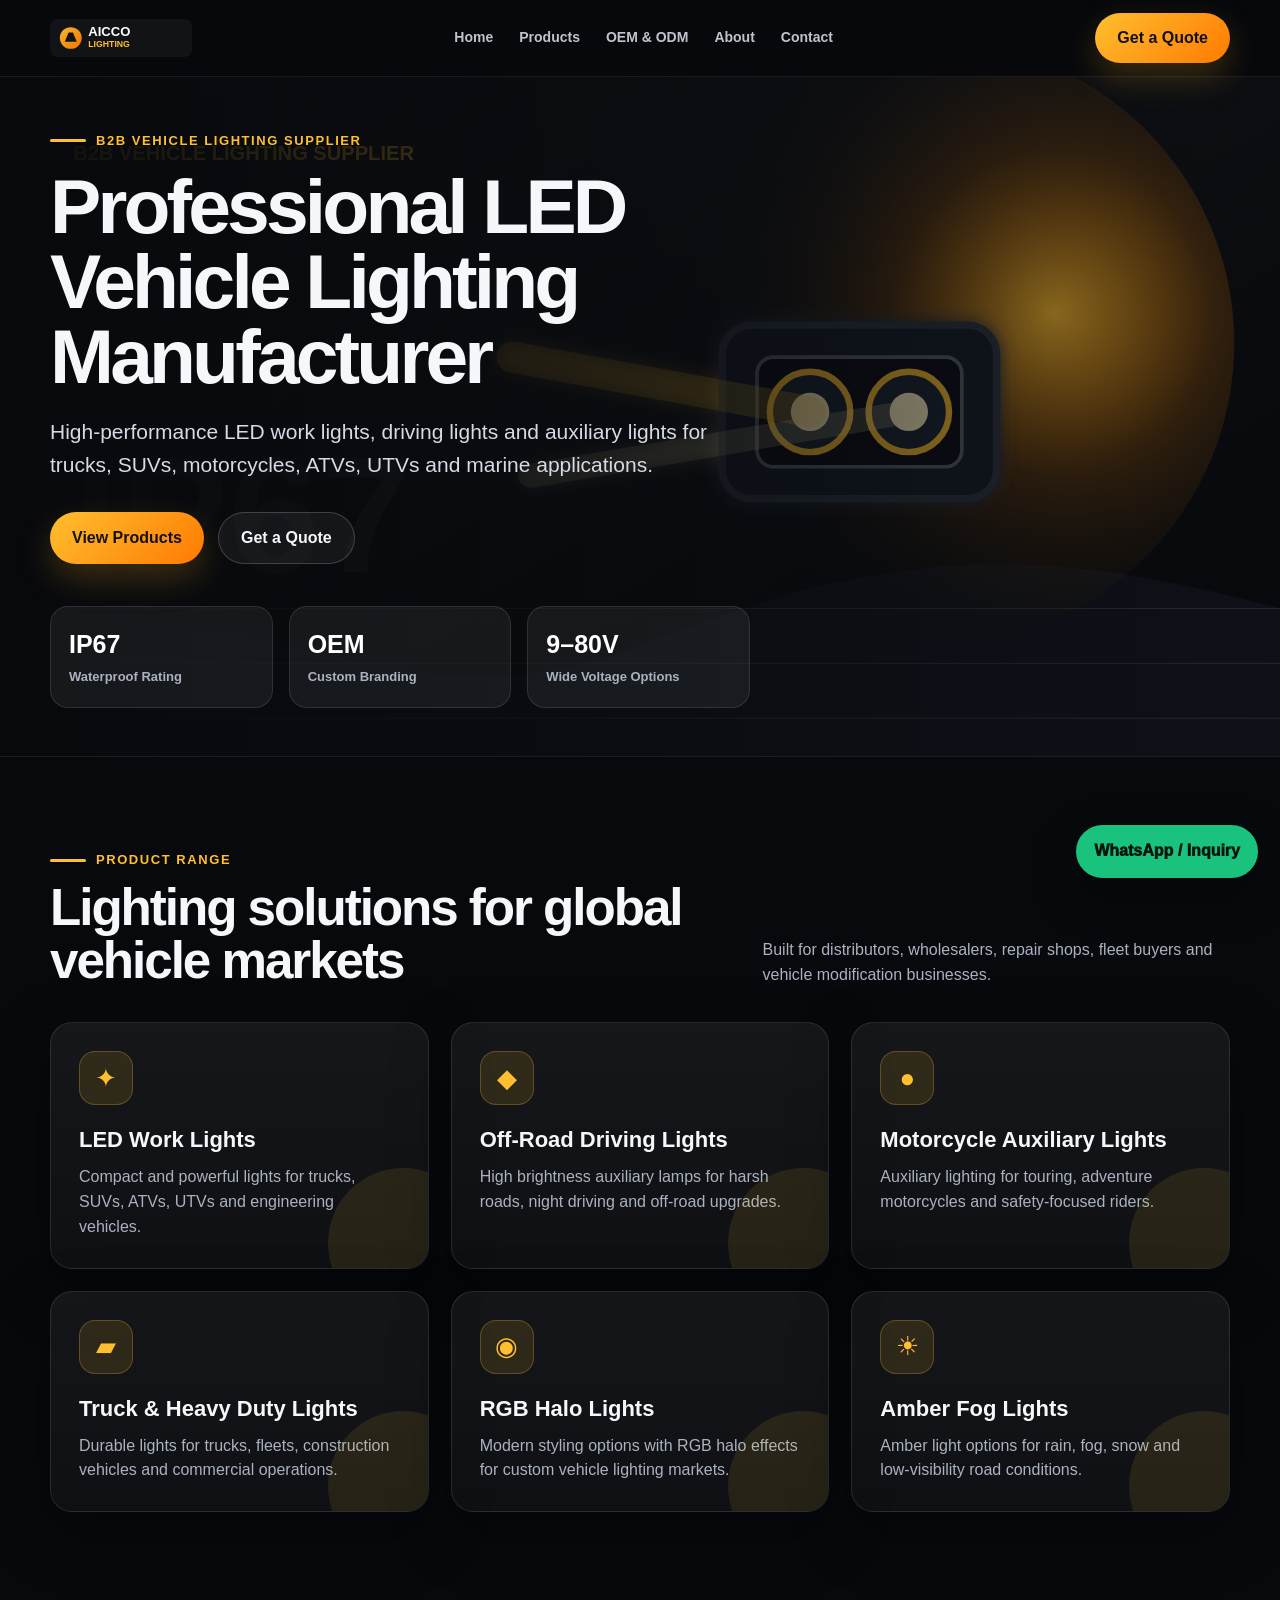
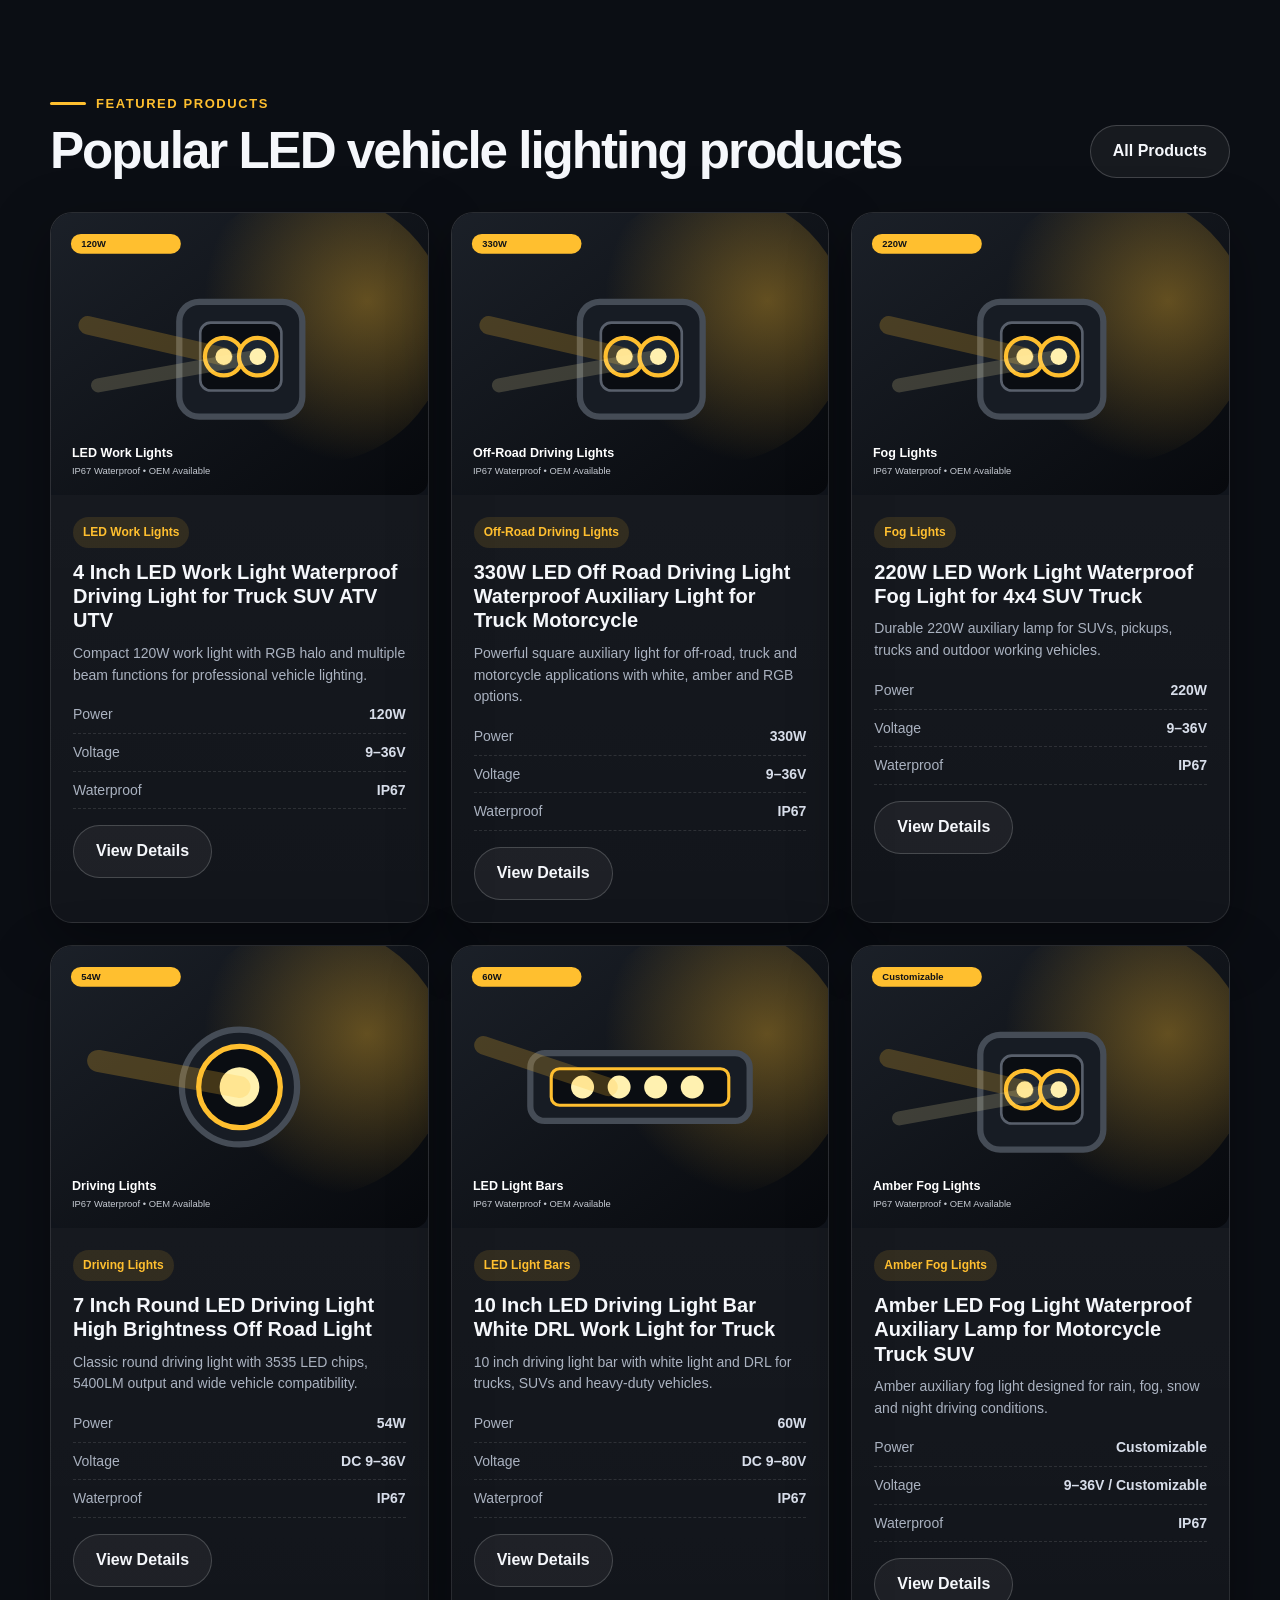
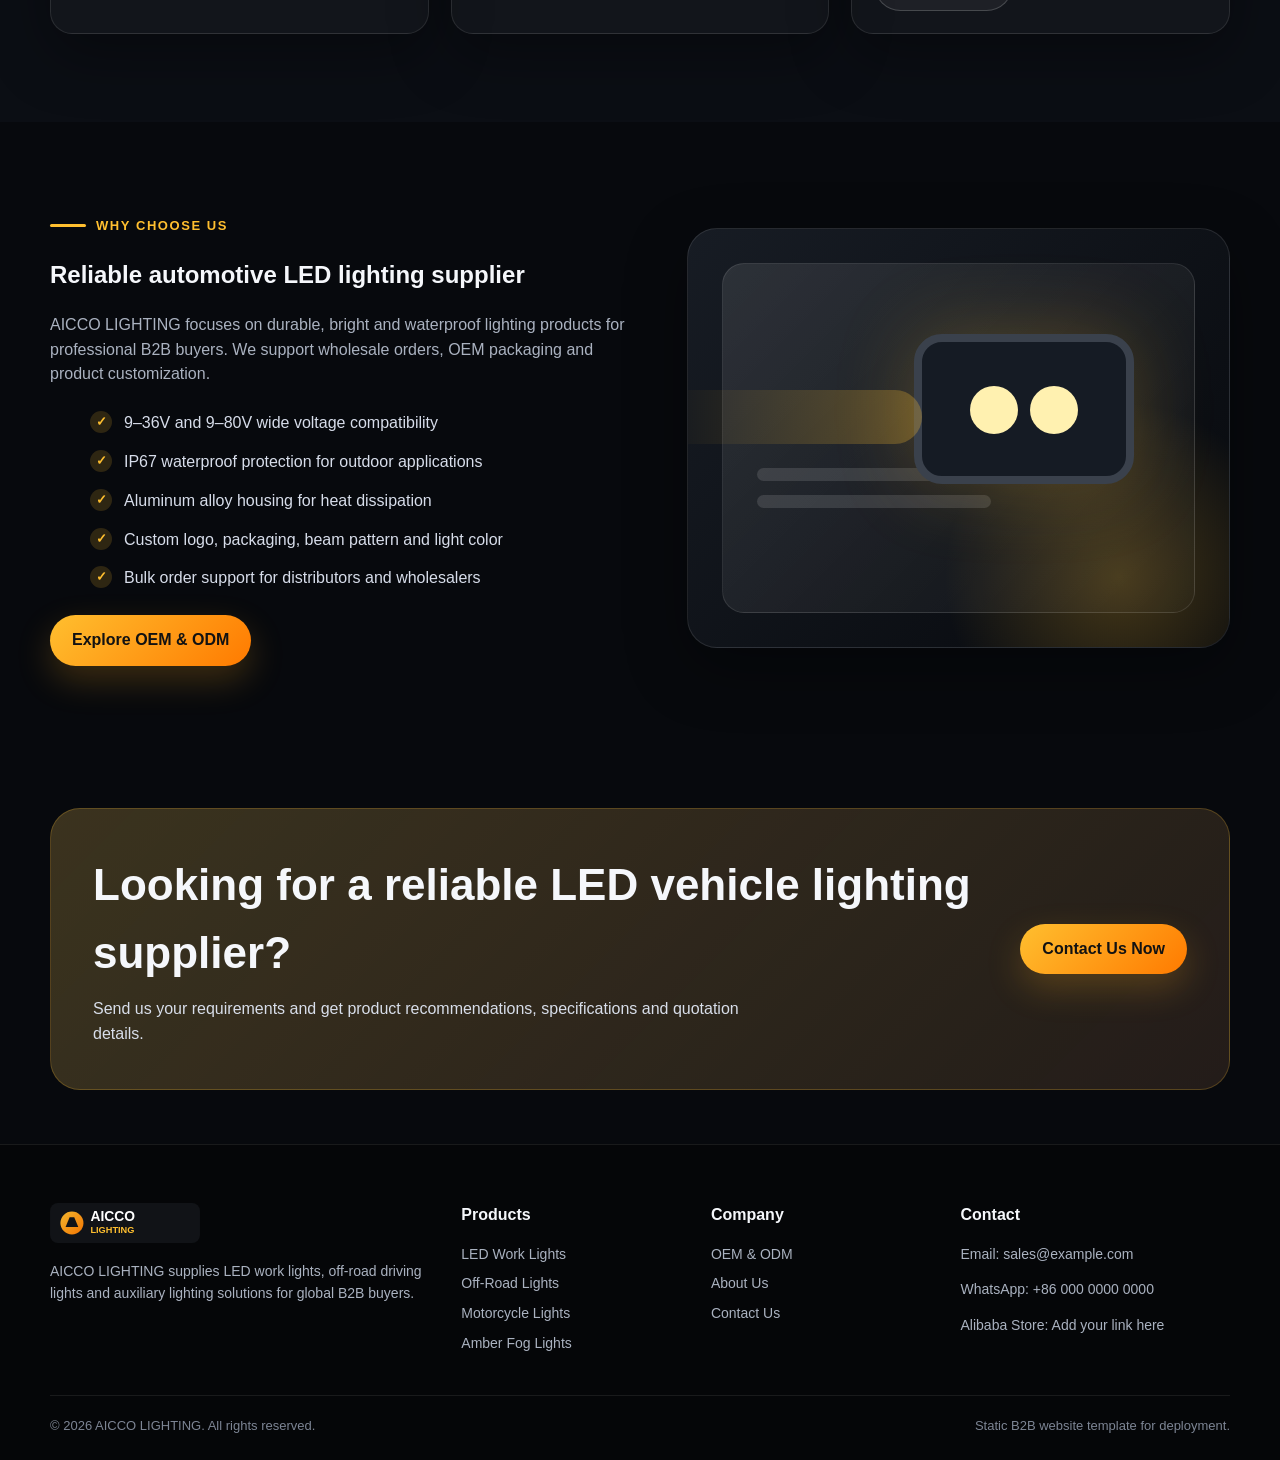
==== index.html @ 95c05f4a "Initial commit - static site for AICCO LIGHTING" ====
<!doctype html>
<html lang="en">
<head>
  <meta charset="utf-8">
  <meta name="viewport" content="width=device-width, initial-scale=1">
  <title>AICCO LIGHTING | Professional LED Vehicle Lighting Manufacturer</title>
  <meta name="description" content="AICCO LIGHTING supplies LED work lights, off-road driving lights, motorcycle auxiliary lights and truck lighting solutions for global B2B buyers.">
  <link rel="icon" href="assets/images/logo.svg" type="image/svg+xml">
  <link rel="stylesheet" href="assets/css/styles.css">
</head>
<body>
<header class="topbar">
  <div class="container nav" id="nav">
    <a class="brand" href="index.html" aria-label="AICCO LIGHTING Home"><img src="assets/images/logo.svg" alt="AICCO LIGHTING logo"></a>
    <nav class="nav-links" aria-label="Main navigation">
      <a href="index.html">Home</a>
      <a href="products.html">Products</a>
      <a href="oem.html">OEM & ODM</a>
      <a href="about.html">About</a>
      <a href="contact.html">Contact</a>
    </nav>
    <div class="nav-actions"><a class="btn btn-primary" href="contact.html">Get a Quote</a></div>
    <button class="menu-btn" id="menu-btn" aria-label="Open menu">Menu</button>
  </div>
</header>
<main>
  <section class="hero">
    <div class="hero-bg"></div>
    <div class="container">
      <span class="eyebrow">B2B Vehicle Lighting Supplier</span>
      <h1>Professional LED Vehicle Lighting Manufacturer</h1>
      <p>High-performance LED work lights, driving lights and auxiliary lights for trucks, SUVs, motorcycles, ATVs, UTVs and marine applications.</p>
      <div class="hero-buttons"><a class="btn btn-primary" href="products.html">View Products</a><a class="btn btn-ghost" href="contact.html">Get a Quote</a></div>
      <div class="hero-stats"><div class="stat"><strong>IP67</strong><span>Waterproof Rating</span></div><div class="stat"><strong>OEM</strong><span>Custom Branding</span></div><div class="stat"><strong>9–80V</strong><span>Wide Voltage Options</span></div></div>
    </div>
  </section>
  <section class="section">
    <div class="container">
      <div class="section-head"><div><span class="eyebrow">Product Range</span><h2>Lighting solutions for global vehicle markets</h2></div><p>Built for distributors, wholesalers, repair shops, fleet buyers and vehicle modification businesses.</p></div>
      <div class="grid grid-3">
        <div class="card category-card"><div class="icon">✦</div><h3>LED Work Lights</h3><p>Compact and powerful lights for trucks, SUVs, ATVs, UTVs and engineering vehicles.</p></div>
        <div class="card category-card"><div class="icon">◆</div><h3>Off-Road Driving Lights</h3><p>High brightness auxiliary lamps for harsh roads, night driving and off-road upgrades.</p></div>
        <div class="card category-card"><div class="icon">●</div><h3>Motorcycle Auxiliary Lights</h3><p>Auxiliary lighting for touring, adventure motorcycles and safety-focused riders.</p></div>
        <div class="card category-card"><div class="icon">▰</div><h3>Truck & Heavy Duty Lights</h3><p>Durable lights for trucks, fleets, construction vehicles and commercial operations.</p></div>
        <div class="card category-card"><div class="icon">◉</div><h3>RGB Halo Lights</h3><p>Modern styling options with RGB halo effects for custom vehicle lighting markets.</p></div>
        <div class="card category-card"><div class="icon">☀</div><h3>Amber Fog Lights</h3><p>Amber light options for rain, fog, snow and low-visibility road conditions.</p></div>
      </div>
    </div>
  </section>
  <section class="section" style="background:#0b0e14">
    <div class="container">
      <div class="section-head"><div><span class="eyebrow">Featured Products</span><h2>Popular LED vehicle lighting products</h2></div><a class="btn btn-ghost" href="products.html">All Products</a></div>
      <div class="grid grid-3" id="featured-products"></div>
    </div>
  </section>
  <section class="section">
    <div class="container split">
      <div>
        <span class="eyebrow">Why Choose Us</span>
        <h2>Reliable automotive LED lighting supplier</h2>
        <p class="muted">AICCO LIGHTING focuses on durable, bright and waterproof lighting products for professional B2B buyers. We support wholesale orders, OEM packaging and product customization.</p>
        <ul class="list-check"><li>9–36V and 9–80V wide voltage compatibility</li><li>IP67 waterproof protection for outdoor applications</li><li>Aluminum alloy housing for heat dissipation</li><li>Custom logo, packaging, beam pattern and light color</li><li>Bulk order support for distributors and wholesalers</li></ul>
        <a class="btn btn-primary" href="oem.html">Explore OEM & ODM</a>
      </div>
      <div class="media-panel"><div class="fake-photo"><div class="fake-lamp"><i></i><i></i></div><div class="fake-lines"><i></i><i></i></div></div></div>
    </div>
  </section>
  <section class="section-sm">
    <div class="container"><div class="banner"><div><h2>Looking for a reliable LED vehicle lighting supplier?</h2><p>Send us your requirements and get product recommendations, specifications and quotation details.</p></div><a class="btn btn-primary" href="contact.html">Contact Us Now</a></div></div>
  </section>
</main>
<footer class="footer">
  <div class="container">
    <div class="footer-grid">
      <div>
        <img src="assets/images/logo.svg" alt="AICCO LIGHTING" style="width:150px;margin-bottom:18px">
        <p>AICCO LIGHTING supplies LED work lights, off-road driving lights and auxiliary lighting solutions for global B2B buyers.</p>
      </div>
      <div><h4>Products</h4><a href="products.html">LED Work Lights</a><a href="products.html">Off-Road Lights</a><a href="products.html">Motorcycle Lights</a><a href="products.html">Amber Fog Lights</a></div>
      <div><h4>Company</h4><a href="oem.html">OEM & ODM</a><a href="about.html">About Us</a><a href="contact.html">Contact Us</a></div>
      <div><h4>Contact</h4><p>Email: sales@example.com</p><p>WhatsApp: +86 000 0000 0000</p><p>Alibaba Store: Add your link here</p></div>
    </div>
    <div class="footer-bottom"><span>© <span id="year"></span> AICCO LIGHTING. All rights reserved.</span><span>Static B2B website template for deployment.</span></div>
  </div>
</footer>
<a class="float-wa" href="contact.html">WhatsApp / Inquiry</a>
<script src="assets/js/main.js"></script>
</body>
</html>
---- assets/css/styles.css ----
:root{
  --bg:#07090d;--panel:#10141b;--panel2:#151a22;--text:#f5f7fb;--muted:#aab2c0;--line:#2a303a;--amber:#ffbf2f;--amber2:#ff7a00;--white:#ffffff;--black:#0b0d10;--green:#18c37e;
  --shadow:0 20px 60px rgba(0,0,0,.35);--radius:22px;--max:1180px;
}
*{box-sizing:border-box}
html{scroll-behavior:smooth}
body{margin:0;font-family:Inter,Arial,Helvetica,sans-serif;background:var(--bg);color:var(--text);line-height:1.55}
a{color:inherit;text-decoration:none}img{max-width:100%;display:block}.container{width:min(var(--max),calc(100% - 36px));margin:auto}.topbar{position:sticky;top:0;z-index:50;background:rgba(7,9,13,.82);backdrop-filter:blur(14px);border-bottom:1px solid rgba(255,255,255,.08)}.nav{height:76px;display:flex;align-items:center;justify-content:space-between;gap:20px}.brand{display:flex;align-items:center;gap:12px;font-weight:900;letter-spacing:.5px}.brand img{width:142px;height:auto}.nav-links{display:flex;align-items:center;gap:26px;color:#d9dee8;font-weight:700;font-size:14px}.nav-links a{opacity:.88}.nav-links a:hover,.nav-links a.active{color:var(--amber);opacity:1}.nav-actions{display:flex;align-items:center;gap:10px}.menu-btn{display:none;background:transparent;border:1px solid var(--line);color:var(--text);border-radius:12px;padding:10px 12px;font-weight:800}.btn{display:inline-flex;align-items:center;justify-content:center;gap:10px;border:0;border-radius:999px;padding:13px 22px;font-weight:900;cursor:pointer;transition:.2s ease;white-space:nowrap}.btn-primary{background:linear-gradient(135deg,var(--amber),var(--amber2));color:#121212;box-shadow:0 14px 35px rgba(255,172,30,.22)}.btn-primary:hover{transform:translateY(-2px);box-shadow:0 18px 46px rgba(255,172,30,.32)}.btn-ghost{border:1px solid rgba(255,255,255,.18);color:var(--text);background:rgba(255,255,255,.05)}.btn-ghost:hover{border-color:var(--amber);color:var(--amber)}.hero{position:relative;min-height:680px;display:flex;align-items:center;overflow:hidden;border-bottom:1px solid rgba(255,255,255,.08)}.hero-bg{position:absolute;inset:0;background:url('../images/hero.svg') center/cover no-repeat;opacity:.92}.hero:after{content:"";position:absolute;inset:0;background:linear-gradient(90deg,rgba(7,9,13,.98) 0%,rgba(7,9,13,.72) 48%,rgba(7,9,13,.25) 100%)}.hero .container{position:relative;z-index:2}.eyebrow{display:inline-flex;align-items:center;gap:10px;color:var(--amber);font-size:13px;font-weight:900;letter-spacing:.12em;text-transform:uppercase}.eyebrow:before{content:"";width:36px;height:3px;border-radius:6px;background:var(--amber)}.hero h1{font-size:clamp(40px,6vw,78px);line-height:.98;margin:18px 0 22px;max-width:820px;letter-spacing:-.05em}.hero p{font-size:clamp(17px,2vw,21px);color:#d5dae4;max-width:690px;margin:0 0 30px}.hero-buttons{display:flex;gap:14px;flex-wrap:wrap}.hero-stats{display:grid;grid-template-columns:repeat(3,1fr);gap:16px;margin-top:42px;max-width:700px}.stat{background:rgba(255,255,255,.06);border:1px solid rgba(255,255,255,.11);border-radius:18px;padding:18px}.stat strong{display:block;color:#fff;font-size:25px}.stat span{color:var(--muted);font-size:13px;font-weight:700}.section{padding:88px 0}.section-sm{padding:54px 0}.section-head{display:flex;align-items:flex-end;justify-content:space-between;gap:30px;margin-bottom:34px}.section-head h2,.page-title h1{font-size:clamp(32px,4vw,52px);line-height:1.05;margin:10px 0 0;letter-spacing:-.04em}.section-head p,.page-title p{color:var(--muted);max-width:680px;margin:14px 0 0}.grid{display:grid;gap:22px}.grid-3{grid-template-columns:repeat(3,1fr)}.grid-4{grid-template-columns:repeat(4,1fr)}.card{background:linear-gradient(180deg,rgba(255,255,255,.06),rgba(255,255,255,.03));border:1px solid rgba(255,255,255,.10);border-radius:var(--radius);box-shadow:var(--shadow);overflow:hidden}.category-card{padding:28px;min-height:220px;position:relative}.category-card h3{margin:18px 0 8px;font-size:22px}.category-card p{color:var(--muted);margin:0}.icon{width:54px;height:54px;border-radius:16px;background:rgba(255,191,47,.12);display:grid;place-items:center;color:var(--amber);font-size:26px;border:1px solid rgba(255,191,47,.25)}.category-card:after{content:"";position:absolute;right:-50px;bottom:-50px;width:150px;height:150px;border-radius:50%;background:rgba(255,191,47,.10)}.product-card{display:flex;flex-direction:column}.product-card img{width:100%;aspect-ratio:4/3;object-fit:cover;background:#10141b}.product-info{padding:22px}.tag{display:inline-flex;padding:6px 10px;border-radius:999px;background:rgba(255,191,47,.12);color:var(--amber);font-size:12px;font-weight:900;margin-bottom:12px}.product-info h3{font-size:20px;line-height:1.22;margin:0 0 10px}.product-info p{color:var(--muted);margin:0 0 18px;font-size:14px}.spec-list{display:grid;gap:8px;margin:16px 0}.spec-list div{display:flex;justify-content:space-between;gap:14px;border-bottom:1px dashed rgba(255,255,255,.11);padding-bottom:7px;color:#d8deea;font-size:14px}.spec-list span:first-child{color:var(--muted)}.feature{padding:26px}.feature h3{margin:16px 0 8px;font-size:20px}.feature p{color:var(--muted);margin:0}.split{display:grid;grid-template-columns:1.05fr .95fr;gap:36px;align-items:center}.media-panel{position:relative;min-height:420px;border-radius:30px;overflow:hidden;background:linear-gradient(135deg,#171c24,#07090d);border:1px solid rgba(255,255,255,.1);box-shadow:var(--shadow)}.media-panel:before{content:"";position:absolute;inset:auto -80px -120px auto;width:380px;height:380px;background:radial-gradient(circle,var(--amber),transparent 65%);opacity:.24}.media-panel .fake-photo{position:absolute;inset:34px;border-radius:22px;background:linear-gradient(135deg,rgba(255,255,255,.10),rgba(255,255,255,.02));border:1px solid rgba(255,255,255,.1);padding:34px}.fake-lines{display:grid;gap:14px;margin-top:170px}.fake-lines i{display:block;height:13px;border-radius:12px;background:rgba(255,255,255,.12)}.fake-lines i:nth-child(1){width:78%}.fake-lines i:nth-child(2){width:58%}.fake-lamp{position:absolute;right:60px;top:70px;width:220px;height:150px;border-radius:28px;background:#151b24;border:8px solid #3a414c;box-shadow:0 0 80px rgba(255,191,47,.24)}.fake-lamp:after{content:"";position:absolute;left:-260px;top:48px;width:260px;height:54px;border-radius:999px;background:linear-gradient(90deg,transparent,rgba(255,191,47,.28))}.fake-lamp i{position:absolute;width:48px;height:48px;border-radius:50%;background:#fff1b0;top:44px}.fake-lamp i:first-child{left:48px}.fake-lamp i:last-child{right:48px}.list-check{display:grid;gap:14px;margin:24px 0}.list-check li{list-style:none;position:relative;padding-left:34px;color:#d7ddea}.list-check li:before{content:"✓";position:absolute;left:0;top:0;width:22px;height:22px;border-radius:50%;background:rgba(255,191,47,.16);color:var(--amber);display:grid;place-items:center;font-weight:900;font-size:13px}.banner{background:linear-gradient(135deg,rgba(255,191,47,.18),rgba(255,122,0,.08)),#10141b;border:1px solid rgba(255,191,47,.22);border-radius:30px;padding:42px;display:flex;align-items:center;justify-content:space-between;gap:24px}.banner h2{margin:0 0 10px;font-size:clamp(28px,4vw,44px)}.banner p{margin:0;color:#d8deea;max-width:690px}.page-hero{padding:76px 0 42px;background:radial-gradient(circle at 80% 20%,rgba(255,191,47,.13),transparent 35%),linear-gradient(180deg,#0d1118,#07090d);border-bottom:1px solid rgba(255,255,255,.08)}.breadcrumb{color:var(--muted);font-weight:700;font-size:14px}.breadcrumb a{color:var(--amber)}.filters{display:flex;gap:10px;flex-wrap:wrap;margin:0 0 28px}.filter-btn{border:1px solid rgba(255,255,255,.14);background:rgba(255,255,255,.04);color:#dbe1eb;border-radius:999px;padding:10px 15px;font-weight:800;cursor:pointer}.filter-btn.active,.filter-btn:hover{background:var(--amber);color:#111317;border-color:var(--amber)}.detail-grid{display:grid;grid-template-columns:1fr .92fr;gap:34px;align-items:start}.detail-image{border-radius:30px;overflow:hidden;border:1px solid rgba(255,255,255,.1);background:#11161f;box-shadow:var(--shadow)}.detail-content h1{font-size:clamp(32px,4vw,52px);line-height:1.08;letter-spacing:-.04em;margin:0 0 16px}.detail-content .lead{color:#cdd4df;font-size:18px}.spec-table{width:100%;border-collapse:collapse;border-radius:20px;overflow:hidden;border:1px solid rgba(255,255,255,.1);margin-top:24px}.spec-table th,.spec-table td{padding:15px 18px;text-align:left;border-bottom:1px solid rgba(255,255,255,.08)}.spec-table th{background:rgba(255,255,255,.06);color:#fff;width:38%}.spec-table td{color:#d5dbe6}.spec-table tr:last-child th,.spec-table tr:last-child td{border-bottom:0}.tabs{margin-top:34px}.tab-row{display:flex;gap:10px;flex-wrap:wrap;margin-bottom:16px}.tab-btn{background:rgba(255,255,255,.05);border:1px solid rgba(255,255,255,.12);color:var(--text);padding:12px 16px;border-radius:14px;font-weight:900;cursor:pointer}.tab-btn.active{background:var(--amber);color:#111317;border-color:var(--amber)}.tab-panel{display:none;background:rgba(255,255,255,.04);border:1px solid rgba(255,255,255,.1);border-radius:22px;padding:24px}.tab-panel.active{display:block}.contact-grid{display:grid;grid-template-columns:.8fr 1.2fr;gap:26px}.contact-box{padding:28px}.contact-box h3{margin-top:0}.contact-box p{color:var(--muted)}.form{display:grid;gap:14px}.form-row{display:grid;grid-template-columns:1fr 1fr;gap:14px}.field label{display:block;font-size:13px;color:#dce2ec;font-weight:800;margin:0 0 8px}.field input,.field select,.field textarea{width:100%;border:1px solid rgba(255,255,255,.14);border-radius:14px;background:rgba(255,255,255,.05);color:var(--text);padding:14px 15px;outline:0}.field textarea{min-height:140px;resize:vertical}.field input:focus,.field select:focus,.field textarea:focus{border-color:var(--amber)}.notice{padding:14px 16px;border-radius:14px;background:rgba(24,195,126,.11);border:1px solid rgba(24,195,126,.25);color:#bff6dc;display:none}.footer{background:#050608;border-top:1px solid rgba(255,255,255,.08);padding:58px 0 24px}.footer-grid{display:grid;grid-template-columns:1.4fr .8fr .8fr 1fr;gap:34px}.footer h4{margin:0 0 16px}.footer p,.footer a{color:var(--muted);font-size:14px}.footer a{display:block;margin:8px 0}.footer-bottom{border-top:1px solid rgba(255,255,255,.08);margin-top:32px;padding-top:20px;color:#7d8594;font-size:13px;display:flex;justify-content:space-between;gap:20px;flex-wrap:wrap}.float-wa{position:fixed;right:22px;bottom:22px;z-index:60;background:#19c37d;color:#05150e;border-radius:999px;padding:14px 18px;font-weight:950;box-shadow:0 18px 46px rgba(0,0,0,.3)}.float-wa:hover{transform:translateY(-2px)}.muted{color:var(--muted)}.accent{color:var(--amber)}.quote{font-size:24px;line-height:1.35;margin:0;color:#fff}.process{counter-reset:step}.process .card{padding:26px;position:relative}.process .card:before{counter-increment:step;content:"0" counter(step);display:inline-flex;width:46px;height:46px;border-radius:50%;align-items:center;justify-content:center;background:var(--amber);color:#111317;font-weight:950;margin-bottom:18px}.not-found{padding:60px 0;text-align:center}
@media (max-width: 980px){.nav-links,.nav-actions{display:none}.menu-btn{display:block}.nav.open .nav-links{display:flex;position:absolute;left:18px;right:18px;top:76px;background:#10141b;border:1px solid rgba(255,255,255,.12);border-radius:18px;padding:18px;flex-direction:column;align-items:flex-start}.hero{min-height:620px}.hero-stats,.grid-3,.grid-4,.split,.detail-grid,.contact-grid,.footer-grid{grid-template-columns:1fr}.section{padding:66px 0}.section-head{display:block}.banner{display:block}.banner .btn{margin-top:22px}.form-row{grid-template-columns:1fr}}
@media (max-width: 560px){.container{width:min(100% - 24px,var(--max))}.hero h1{font-size:42px}.hero-buttons .btn{width:100%}.hero-stats{grid-template-columns:1fr}.section{padding:54px 0}.banner{padding:26px}.float-wa{left:18px;right:18px;text-align:center}.nav{height:68px}.nav.open .nav-links{top:68px}.brand img{width:126px}.card,.category-card{border-radius:18px}.detail-content h1{font-size:34px}.spec-table th,.spec-table td{display:block;width:100%}.spec-table th{border-bottom:0;padding-bottom:4px}.spec-table td{padding-top:4px}.footer-bottom{padding-bottom:58px}}
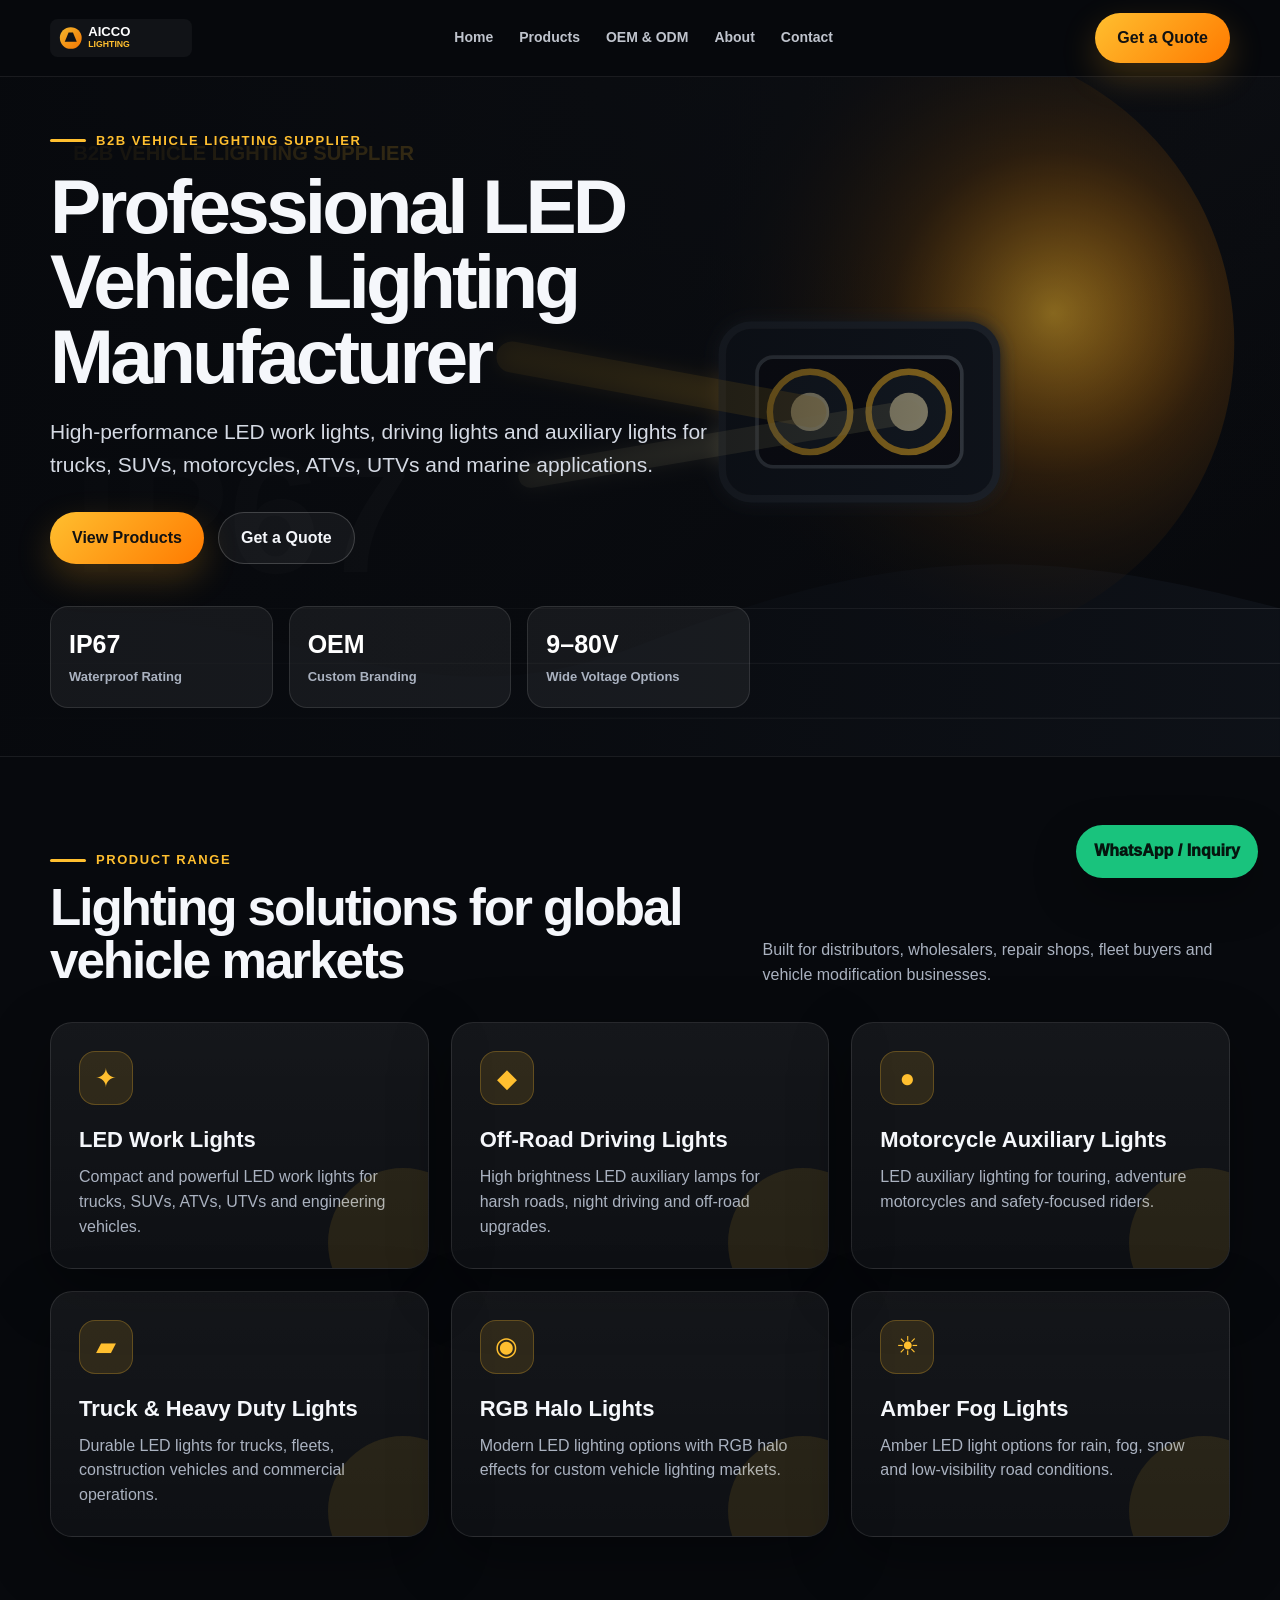
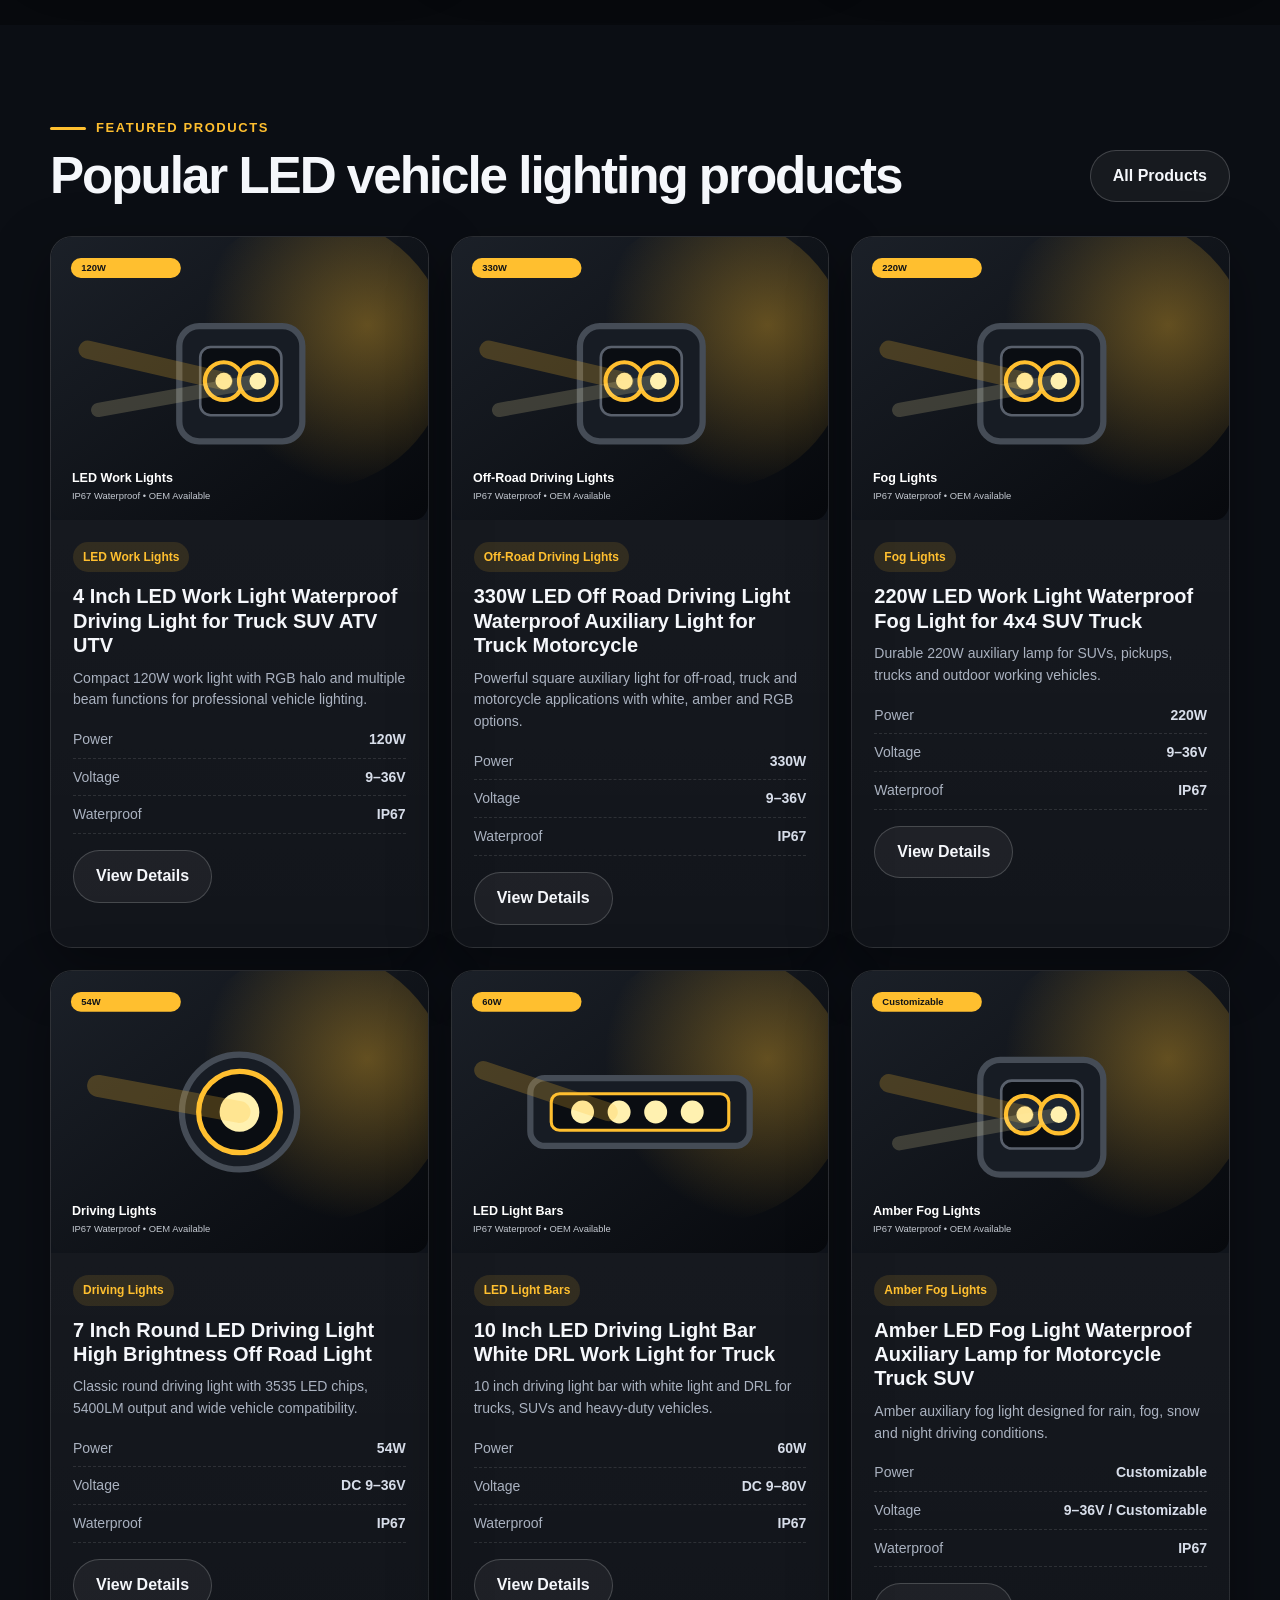
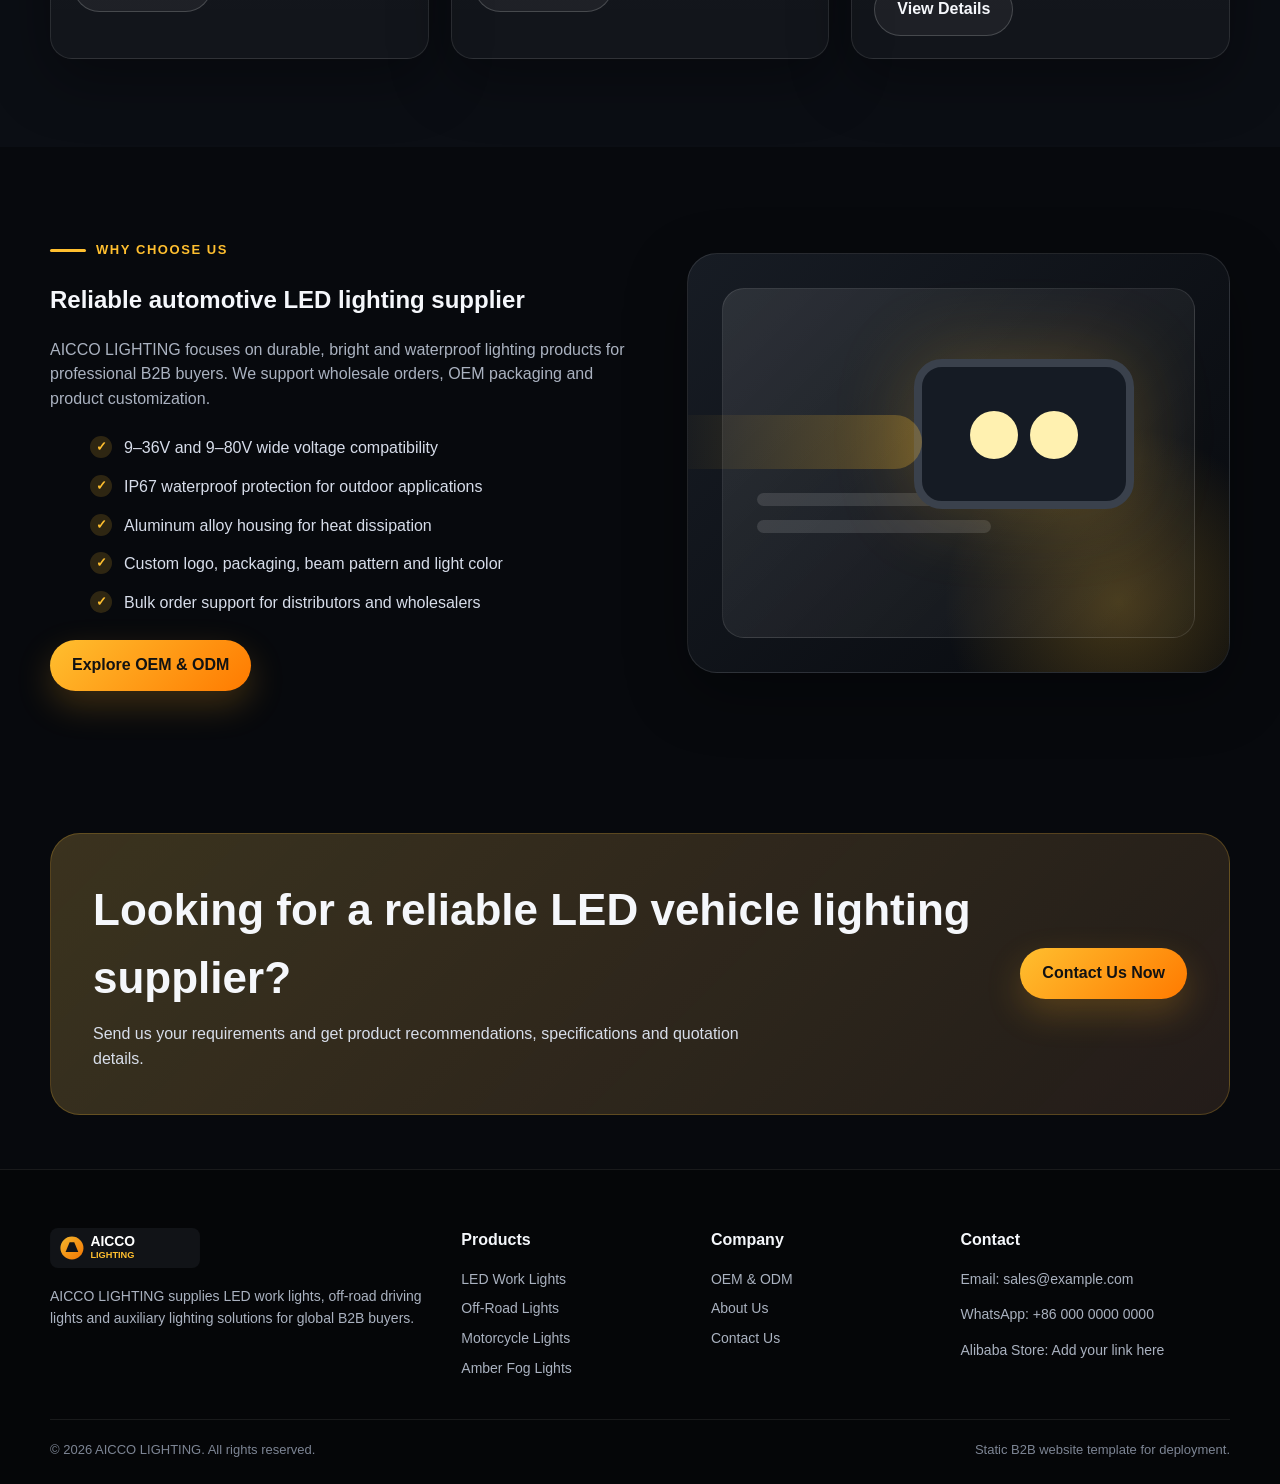
==== commit fd783d53: "SEO: Optimize TDK (Title/Description/Keywords) for B2B keywords and enhance Alt tags" ====
--- a/index.html
+++ b/index.html
@@ -3,10 +3,29 @@
 <head>
   <meta charset="utf-8">
   <meta name="viewport" content="width=device-width, initial-scale=1">
-  <title>AICCO LIGHTING | Professional LED Vehicle Lighting Manufacturer</title>
-  <meta name="description" content="AICCO LIGHTING supplies LED work lights, off-road driving lights, motorcycle auxiliary lights and truck lighting solutions for global B2B buyers.">
+  <title>Wholesale LED Work Lights & Off-Road Driving Lights Manufacturer | AICCO LIGHTING</title>
+  <meta name="description" content="Professional B2B LED vehicle lighting supplier specializing in wholesale LED work lights, off-road driving lights, and motorcycle auxiliary lamps. High-performance OEM/ODM solutions for global distributors and wholesalers.">
   <link rel="icon" href="assets/images/logo.svg" type="image/svg+xml">
   <link rel="stylesheet" href="assets/css/styles.css">
+  <script type="application/ld+json">
+  {
+    "@context": "https://schema.org",
+    "@type": "Organization",
+    "name": "AICCO LIGHTING",
+    "url": "https://zhangfuan.github.io/aicco-lighting-static-site/",
+    "logo": "https://zhangfuan.github.io/aicco-lighting-static-site/assets/images/logo.svg",
+    "description": "AICCO LIGHTING is a professional manufacturer of LED vehicle lighting solutions, specializing in LED work lights, off-road driving lights, and auxiliary lighting for B2B global markets.",
+    "address": {
+      "@type": "PostalAddress",
+      "addressCountry": "CN"
+    },
+    "contactPoint": {
+      "@type": "ContactPoint",
+      "contactType": "sales",
+      "email": "sales@example.com"
+    }
+  }
+  </script>
 </head>
 <body>
 <header class="topbar">
@@ -38,12 +57,12 @@
     <div class="container">
       <div class="section-head"><div><span class="eyebrow">Product Range</span><h2>Lighting solutions for global vehicle markets</h2></div><p>Built for distributors, wholesalers, repair shops, fleet buyers and vehicle modification businesses.</p></div>
       <div class="grid grid-3">
-        <div class="card category-card"><div class="icon">✦</div><h3>LED Work Lights</h3><p>Compact and powerful lights for trucks, SUVs, ATVs, UTVs and engineering vehicles.</p></div>
-        <div class="card category-card"><div class="icon">◆</div><h3>Off-Road Driving Lights</h3><p>High brightness auxiliary lamps for harsh roads, night driving and off-road upgrades.</p></div>
-        <div class="card category-card"><div class="icon">●</div><h3>Motorcycle Auxiliary Lights</h3><p>Auxiliary lighting for touring, adventure motorcycles and safety-focused riders.</p></div>
-        <div class="card category-card"><div class="icon">▰</div><h3>Truck & Heavy Duty Lights</h3><p>Durable lights for trucks, fleets, construction vehicles and commercial operations.</p></div>
-        <div class="card category-card"><div class="icon">◉</div><h3>RGB Halo Lights</h3><p>Modern styling options with RGB halo effects for custom vehicle lighting markets.</p></div>
-        <div class="card category-card"><div class="icon">☀</div><h3>Amber Fog Lights</h3><p>Amber light options for rain, fog, snow and low-visibility road conditions.</p></div>
+        <div class="card category-card"><div class="icon">✦</div><h3>LED Work Lights</h3><p>Compact and powerful LED work lights for trucks, SUVs, ATVs, UTVs and engineering vehicles.</p></div>
+        <div class="card category-card"><div class="icon">◆</div><h3>Off-Road Driving Lights</h3><p>High brightness LED auxiliary lamps for harsh roads, night driving and off-road upgrades.</p></div>
+        <div class="card category-card"><div class="icon">●</div><h3>Motorcycle Auxiliary Lights</h3><p>LED auxiliary lighting for touring, adventure motorcycles and safety-focused riders.</p></div>
+        <div class="card category-card"><div class="icon">▰</div><h3>Truck & Heavy Duty Lights</h3><p>Durable LED lights for trucks, fleets, construction vehicles and commercial operations.</p></div>
+        <div class="card category-card"><div class="icon">◉</div><h3>RGB Halo Lights</h3><p>Modern LED lighting options with RGB halo effects for custom vehicle lighting markets.</p></div>
+        <div class="card category-card"><div class="icon">☀</div><h3>Amber Fog Lights</h3><p>Amber LED light options for rain, fog, snow and low-visibility road conditions.</p></div>
       </div>
     </div>
   </section>
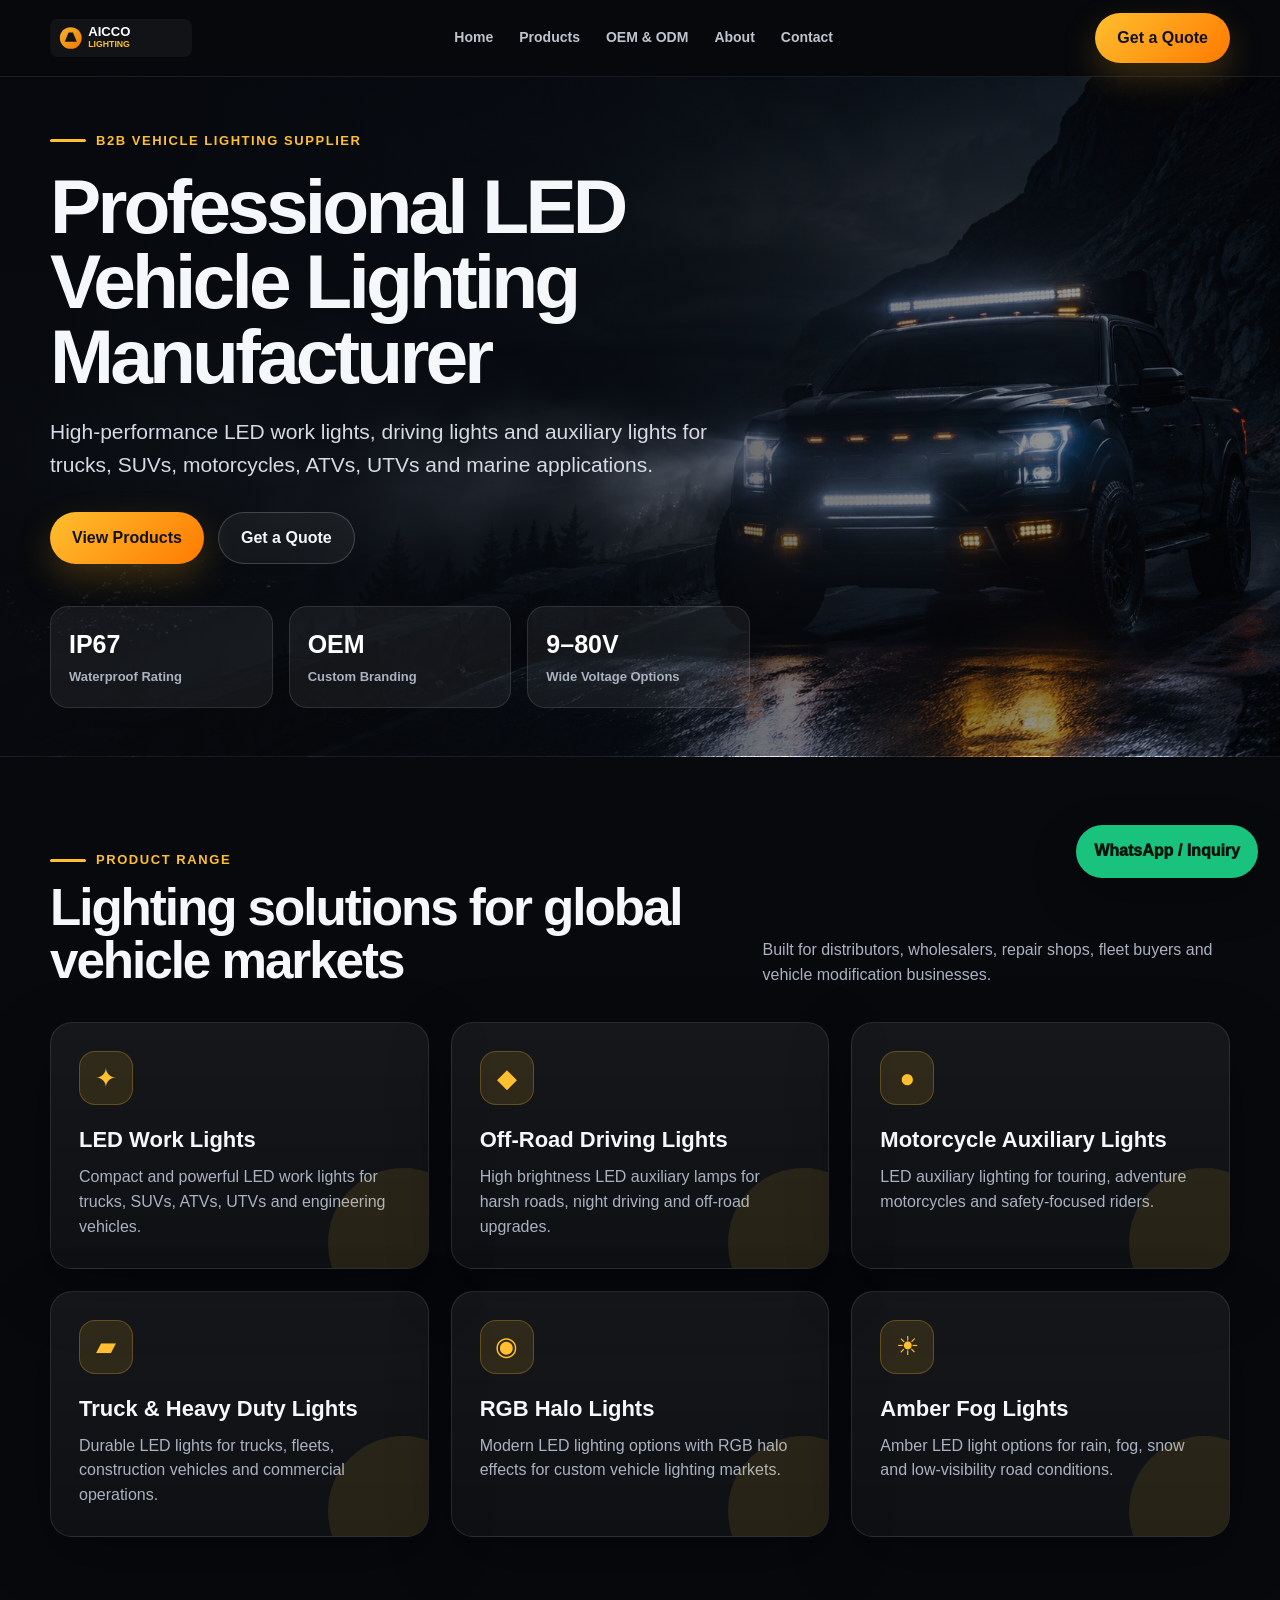
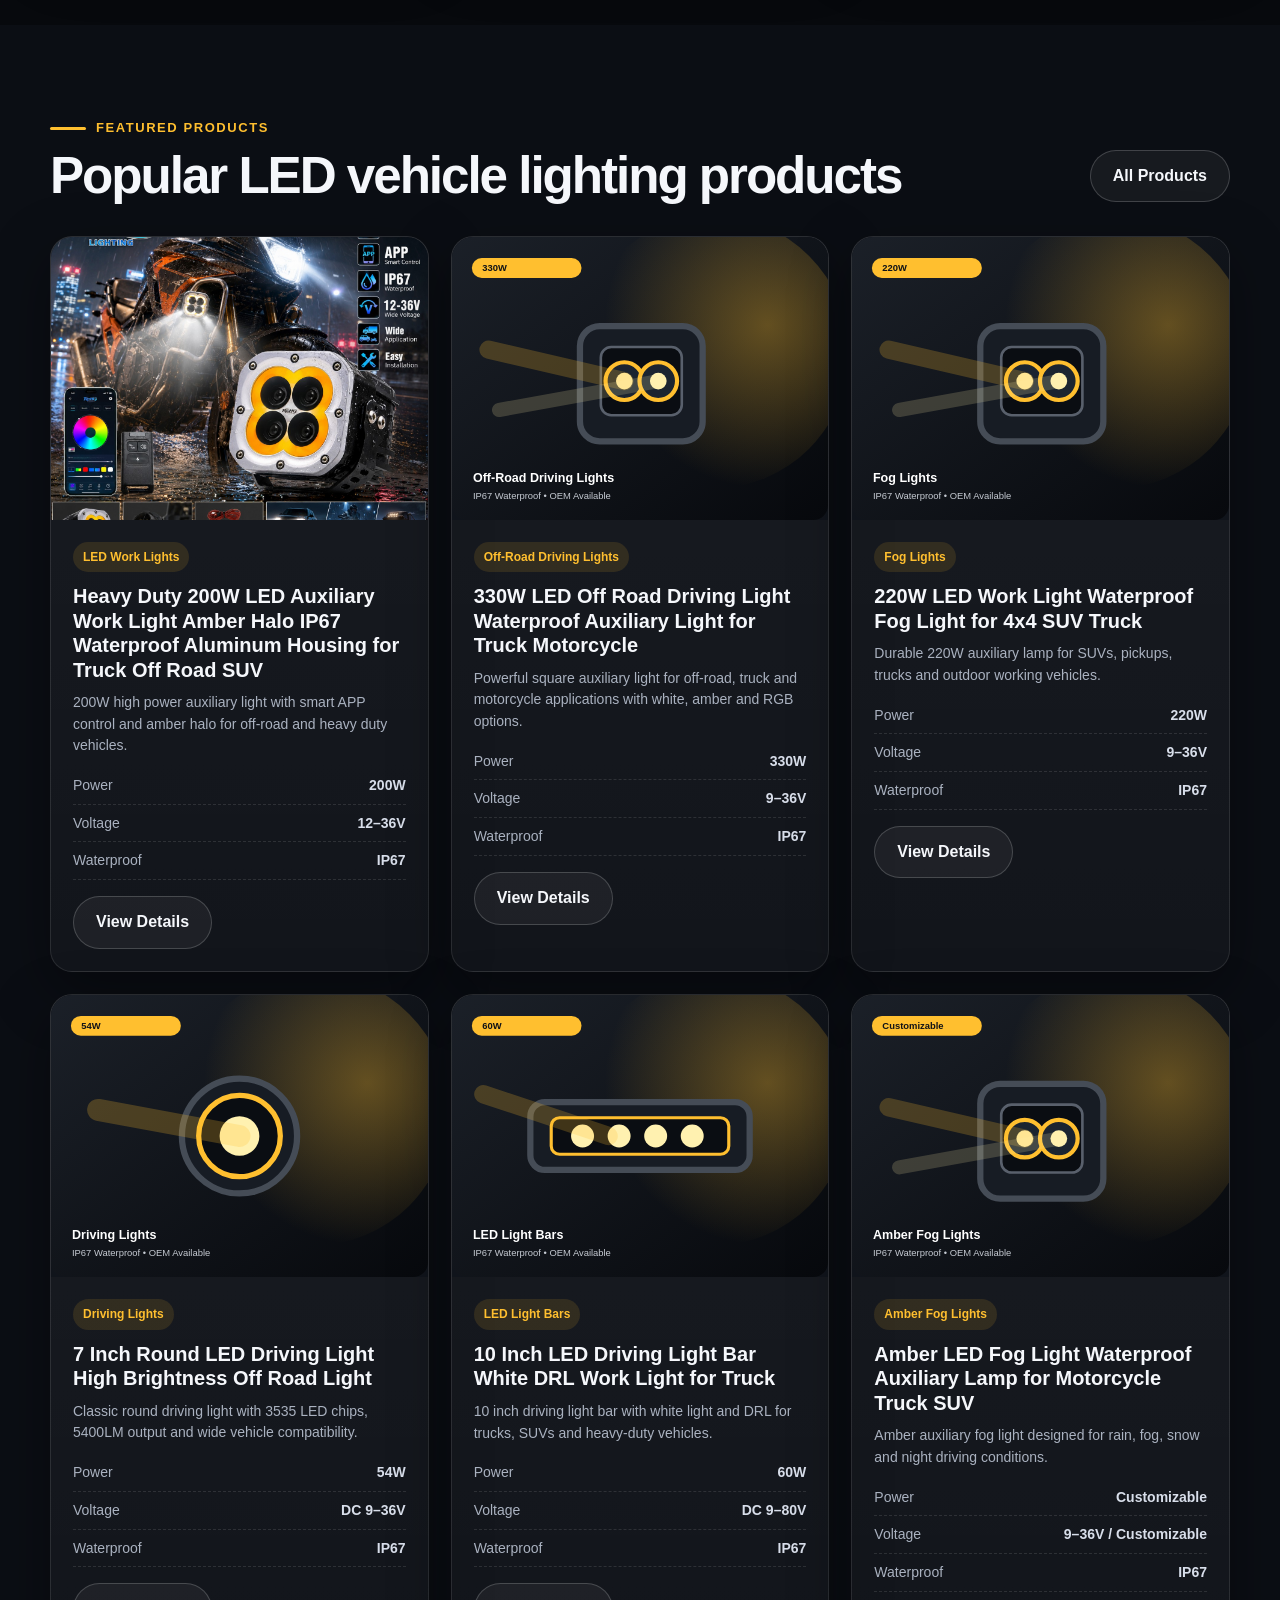
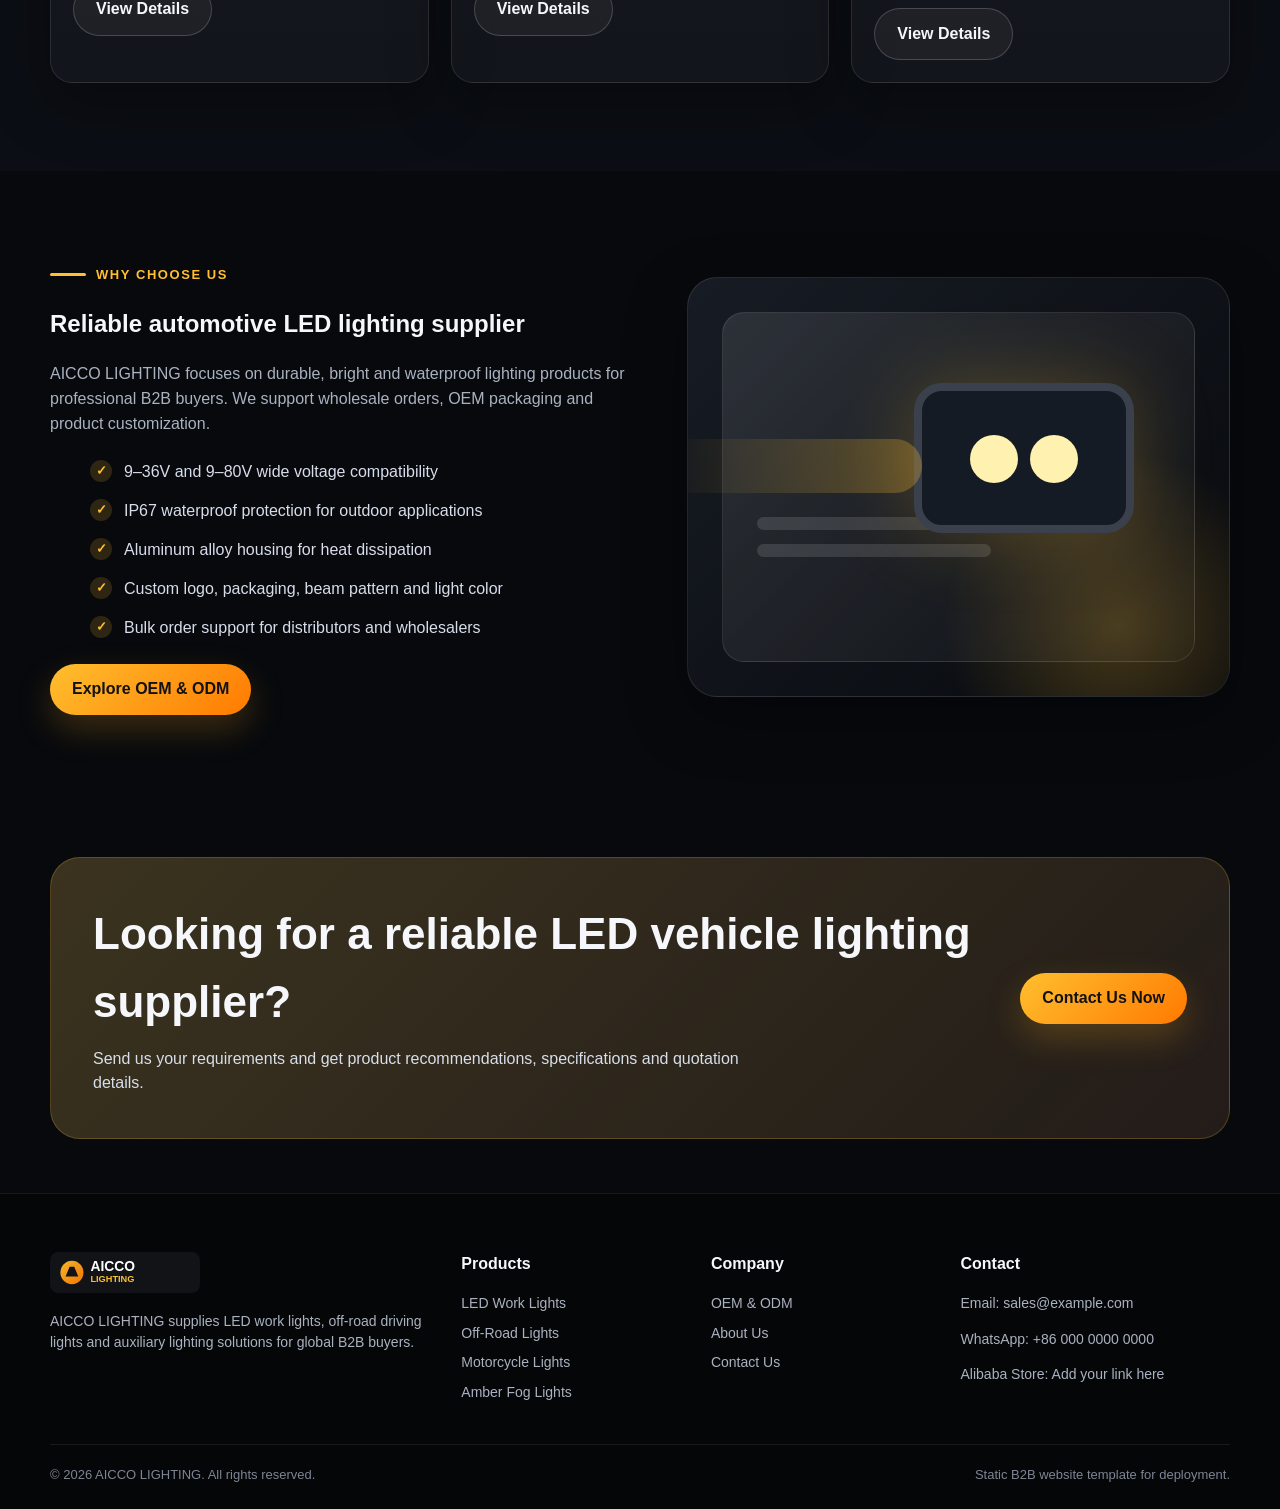
==== commit 48662217: "UI: Update hero background image to professional pickup lighting photo" ====
--- a/index.html
+++ b/index.html
@@ -44,7 +44,6 @@
 </header>
 <main>
   <section class="hero">
-    <div class="hero-bg"></div>
     <div class="container">
       <span class="eyebrow">B2B Vehicle Lighting Supplier</span>
       <h1>Professional LED Vehicle Lighting Manufacturer</h1>
--- a/assets/css/styles.css
+++ b/assets/css/styles.css
@@ -6,6 +6,6 @@
 *{box-sizing:border-box}
 html{scroll-behavior:smooth}
 body{margin:0;font-family:Inter,Arial,Helvetica,sans-serif;background:var(--bg);color:var(--text);line-height:1.55}
-a{color:inherit;text-decoration:none}img{max-width:100%;display:block}.container{width:min(var(--max),calc(100% - 36px));margin:auto}.topbar{position:sticky;top:0;z-index:50;background:rgba(7,9,13,.82);backdrop-filter:blur(14px);border-bottom:1px solid rgba(255,255,255,.08)}.nav{height:76px;display:flex;align-items:center;justify-content:space-between;gap:20px}.brand{display:flex;align-items:center;gap:12px;font-weight:900;letter-spacing:.5px}.brand img{width:142px;height:auto}.nav-links{display:flex;align-items:center;gap:26px;color:#d9dee8;font-weight:700;font-size:14px}.nav-links a{opacity:.88}.nav-links a:hover,.nav-links a.active{color:var(--amber);opacity:1}.nav-actions{display:flex;align-items:center;gap:10px}.menu-btn{display:none;background:transparent;border:1px solid var(--line);color:var(--text);border-radius:12px;padding:10px 12px;font-weight:800}.btn{display:inline-flex;align-items:center;justify-content:center;gap:10px;border:0;border-radius:999px;padding:13px 22px;font-weight:900;cursor:pointer;transition:.2s ease;white-space:nowrap}.btn-primary{background:linear-gradient(135deg,var(--amber),var(--amber2));color:#121212;box-shadow:0 14px 35px rgba(255,172,30,.22)}.btn-primary:hover{transform:translateY(-2px);box-shadow:0 18px 46px rgba(255,172,30,.32)}.btn-ghost{border:1px solid rgba(255,255,255,.18);color:var(--text);background:rgba(255,255,255,.05)}.btn-ghost:hover{border-color:var(--amber);color:var(--amber)}.hero{position:relative;min-height:680px;display:flex;align-items:center;overflow:hidden;border-bottom:1px solid rgba(255,255,255,.08)}.hero-bg{position:absolute;inset:0;background:url('../images/hero.svg') center/cover no-repeat;opacity:.92}.hero:after{content:"";position:absolute;inset:0;background:linear-gradient(90deg,rgba(7,9,13,.98) 0%,rgba(7,9,13,.72) 48%,rgba(7,9,13,.25) 100%)}.hero .container{position:relative;z-index:2}.eyebrow{display:inline-flex;align-items:center;gap:10px;color:var(--amber);font-size:13px;font-weight:900;letter-spacing:.12em;text-transform:uppercase}.eyebrow:before{content:"";width:36px;height:3px;border-radius:6px;background:var(--amber)}.hero h1{font-size:clamp(40px,6vw,78px);line-height:.98;margin:18px 0 22px;max-width:820px;letter-spacing:-.05em}.hero p{font-size:clamp(17px,2vw,21px);color:#d5dae4;max-width:690px;margin:0 0 30px}.hero-buttons{display:flex;gap:14px;flex-wrap:wrap}.hero-stats{display:grid;grid-template-columns:repeat(3,1fr);gap:16px;margin-top:42px;max-width:700px}.stat{background:rgba(255,255,255,.06);border:1px solid rgba(255,255,255,.11);border-radius:18px;padding:18px}.stat strong{display:block;color:#fff;font-size:25px}.stat span{color:var(--muted);font-size:13px;font-weight:700}.section{padding:88px 0}.section-sm{padding:54px 0}.section-head{display:flex;align-items:flex-end;justify-content:space-between;gap:30px;margin-bottom:34px}.section-head h2,.page-title h1{font-size:clamp(32px,4vw,52px);line-height:1.05;margin:10px 0 0;letter-spacing:-.04em}.section-head p,.page-title p{color:var(--muted);max-width:680px;margin:14px 0 0}.grid{display:grid;gap:22px}.grid-3{grid-template-columns:repeat(3,1fr)}.grid-4{grid-template-columns:repeat(4,1fr)}.card{background:linear-gradient(180deg,rgba(255,255,255,.06),rgba(255,255,255,.03));border:1px solid rgba(255,255,255,.10);border-radius:var(--radius);box-shadow:var(--shadow);overflow:hidden}.category-card{padding:28px;min-height:220px;position:relative}.category-card h3{margin:18px 0 8px;font-size:22px}.category-card p{color:var(--muted);margin:0}.icon{width:54px;height:54px;border-radius:16px;background:rgba(255,191,47,.12);display:grid;place-items:center;color:var(--amber);font-size:26px;border:1px solid rgba(255,191,47,.25)}.category-card:after{content:"";position:absolute;right:-50px;bottom:-50px;width:150px;height:150px;border-radius:50%;background:rgba(255,191,47,.10)}.product-card{display:flex;flex-direction:column}.product-card img{width:100%;aspect-ratio:4/3;object-fit:cover;background:#10141b}.product-info{padding:22px}.tag{display:inline-flex;padding:6px 10px;border-radius:999px;background:rgba(255,191,47,.12);color:var(--amber);font-size:12px;font-weight:900;margin-bottom:12px}.product-info h3{font-size:20px;line-height:1.22;margin:0 0 10px}.product-info p{color:var(--muted);margin:0 0 18px;font-size:14px}.spec-list{display:grid;gap:8px;margin:16px 0}.spec-list div{display:flex;justify-content:space-between;gap:14px;border-bottom:1px dashed rgba(255,255,255,.11);padding-bottom:7px;color:#d8deea;font-size:14px}.spec-list span:first-child{color:var(--muted)}.feature{padding:26px}.feature h3{margin:16px 0 8px;font-size:20px}.feature p{color:var(--muted);margin:0}.split{display:grid;grid-template-columns:1.05fr .95fr;gap:36px;align-items:center}.media-panel{position:relative;min-height:420px;border-radius:30px;overflow:hidden;background:linear-gradient(135deg,#171c24,#07090d);border:1px solid rgba(255,255,255,.1);box-shadow:var(--shadow)}.media-panel:before{content:"";position:absolute;inset:auto -80px -120px auto;width:380px;height:380px;background:radial-gradient(circle,var(--amber),transparent 65%);opacity:.24}.media-panel .fake-photo{position:absolute;inset:34px;border-radius:22px;background:linear-gradient(135deg,rgba(255,255,255,.10),rgba(255,255,255,.02));border:1px solid rgba(255,255,255,.1);padding:34px}.fake-lines{display:grid;gap:14px;margin-top:170px}.fake-lines i{display:block;height:13px;border-radius:12px;background:rgba(255,255,255,.12)}.fake-lines i:nth-child(1){width:78%}.fake-lines i:nth-child(2){width:58%}.fake-lamp{position:absolute;right:60px;top:70px;width:220px;height:150px;border-radius:28px;background:#151b24;border:8px solid #3a414c;box-shadow:0 0 80px rgba(255,191,47,.24)}.fake-lamp:after{content:"";position:absolute;left:-260px;top:48px;width:260px;height:54px;border-radius:999px;background:linear-gradient(90deg,transparent,rgba(255,191,47,.28))}.fake-lamp i{position:absolute;width:48px;height:48px;border-radius:50%;background:#fff1b0;top:44px}.fake-lamp i:first-child{left:48px}.fake-lamp i:last-child{right:48px}.list-check{display:grid;gap:14px;margin:24px 0}.list-check li{list-style:none;position:relative;padding-left:34px;color:#d7ddea}.list-check li:before{content:"✓";position:absolute;left:0;top:0;width:22px;height:22px;border-radius:50%;background:rgba(255,191,47,.16);color:var(--amber);display:grid;place-items:center;font-weight:900;font-size:13px}.banner{background:linear-gradient(135deg,rgba(255,191,47,.18),rgba(255,122,0,.08)),#10141b;border:1px solid rgba(255,191,47,.22);border-radius:30px;padding:42px;display:flex;align-items:center;justify-content:space-between;gap:24px}.banner h2{margin:0 0 10px;font-size:clamp(28px,4vw,44px)}.banner p{margin:0;color:#d8deea;max-width:690px}.page-hero{padding:76px 0 42px;background:radial-gradient(circle at 80% 20%,rgba(255,191,47,.13),transparent 35%),linear-gradient(180deg,#0d1118,#07090d);border-bottom:1px solid rgba(255,255,255,.08)}.breadcrumb{color:var(--muted);font-weight:700;font-size:14px}.breadcrumb a{color:var(--amber)}.filters{display:flex;gap:10px;flex-wrap:wrap;margin:0 0 28px}.filter-btn{border:1px solid rgba(255,255,255,.14);background:rgba(255,255,255,.04);color:#dbe1eb;border-radius:999px;padding:10px 15px;font-weight:800;cursor:pointer}.filter-btn.active,.filter-btn:hover{background:var(--amber);color:#111317;border-color:var(--amber)}.detail-grid{display:grid;grid-template-columns:1fr .92fr;gap:34px;align-items:start}.detail-image{border-radius:30px;overflow:hidden;border:1px solid rgba(255,255,255,.1);background:#11161f;box-shadow:var(--shadow)}.detail-content h1{font-size:clamp(32px,4vw,52px);line-height:1.08;letter-spacing:-.04em;margin:0 0 16px}.detail-content .lead{color:#cdd4df;font-size:18px}.spec-table{width:100%;border-collapse:collapse;border-radius:20px;overflow:hidden;border:1px solid rgba(255,255,255,.1);margin-top:24px}.spec-table th,.spec-table td{padding:15px 18px;text-align:left;border-bottom:1px solid rgba(255,255,255,.08)}.spec-table th{background:rgba(255,255,255,.06);color:#fff;width:38%}.spec-table td{color:#d5dbe6}.spec-table tr:last-child th,.spec-table tr:last-child td{border-bottom:0}.tabs{margin-top:34px}.tab-row{display:flex;gap:10px;flex-wrap:wrap;margin-bottom:16px}.tab-btn{background:rgba(255,255,255,.05);border:1px solid rgba(255,255,255,.12);color:var(--text);padding:12px 16px;border-radius:14px;font-weight:900;cursor:pointer}.tab-btn.active{background:var(--amber);color:#111317;border-color:var(--amber)}.tab-panel{display:none;background:rgba(255,255,255,.04);border:1px solid rgba(255,255,255,.1);border-radius:22px;padding:24px}.tab-panel.active{display:block}.contact-grid{display:grid;grid-template-columns:.8fr 1.2fr;gap:26px}.contact-box{padding:28px}.contact-box h3{margin-top:0}.contact-box p{color:var(--muted)}.form{display:grid;gap:14px}.form-row{display:grid;grid-template-columns:1fr 1fr;gap:14px}.field label{display:block;font-size:13px;color:#dce2ec;font-weight:800;margin:0 0 8px}.field input,.field select,.field textarea{width:100%;border:1px solid rgba(255,255,255,.14);border-radius:14px;background:rgba(255,255,255,.05);color:var(--text);padding:14px 15px;outline:0}.field textarea{min-height:140px;resize:vertical}.field input:focus,.field select:focus,.field textarea:focus{border-color:var(--amber)}.notice{padding:14px 16px;border-radius:14px;background:rgba(24,195,126,.11);border:1px solid rgba(24,195,126,.25);color:#bff6dc;display:none}.footer{background:#050608;border-top:1px solid rgba(255,255,255,.08);padding:58px 0 24px}.footer-grid{display:grid;grid-template-columns:1.4fr .8fr .8fr 1fr;gap:34px}.footer h4{margin:0 0 16px}.footer p,.footer a{color:var(--muted);font-size:14px}.footer a{display:block;margin:8px 0}.footer-bottom{border-top:1px solid rgba(255,255,255,.08);margin-top:32px;padding-top:20px;color:#7d8594;font-size:13px;display:flex;justify-content:space-between;gap:20px;flex-wrap:wrap}.float-wa{position:fixed;right:22px;bottom:22px;z-index:60;background:#19c37d;color:#05150e;border-radius:999px;padding:14px 18px;font-weight:950;box-shadow:0 18px 46px rgba(0,0,0,.3)}.float-wa:hover{transform:translateY(-2px)}.muted{color:var(--muted)}.accent{color:var(--amber)}.quote{font-size:24px;line-height:1.35;margin:0;color:#fff}.process{counter-reset:step}.process .card{padding:26px;position:relative}.process .card:before{counter-increment:step;content:"0" counter(step);display:inline-flex;width:46px;height:46px;border-radius:50%;align-items:center;justify-content:center;background:var(--amber);color:#111317;font-weight:950;margin-bottom:18px}.not-found{padding:60px 0;text-align:center}
+a{color:inherit;text-decoration:none}img{max-width:100%;display:block}.container{width:min(var(--max),calc(100% - 36px));margin:auto}.topbar{position:sticky;top:0;z-index:50;background:rgba(7,9,13,.82);backdrop-filter:blur(14px);border-bottom:1px solid rgba(255,255,255,.08)}.nav{height:76px;display:flex;align-items:center;justify-content:space-between;gap:20px}.brand{display:flex;align-items:center;gap:12px;font-weight:900;letter-spacing:.5px}.brand img{width:142px;height:auto}.nav-links{display:flex;align-items:center;gap:26px;color:#d9dee8;font-weight:700;font-size:14px}.nav-links a{opacity:.88}.nav-links a:hover,.nav-links a.active{color:var(--amber);opacity:1}.nav-actions{display:flex;align-items:center;gap:10px}.menu-btn{display:none;background:transparent;border:1px solid var(--line);color:var(--text);border-radius:12px;padding:10px 12px;font-weight:800}.btn{display:inline-flex;align-items:center;justify-content:center;gap:10px;border:0;border-radius:999px;padding:13px 22px;font-weight:900;cursor:pointer;transition:.2s ease;white-space:nowrap}.btn-primary{background:linear-gradient(135deg,var(--amber),var(--amber2));color:#121212;box-shadow:0 14px 35px rgba(255,172,30,.22)}.btn-primary:hover{transform:translateY(-2px);box-shadow:0 18px 46px rgba(255,172,30,.32)}.btn-ghost{border:1px solid rgba(255,255,255,.18);color:var(--text);background:rgba(255,255,255,.05)}.btn-ghost:hover{border-color:var(--amber);color:var(--amber)}.hero{position:relative;min-height:680px;display:flex;align-items:center;overflow:hidden;border-bottom:1px solid rgba(255,255,255,.08);background:url('../images/hero-bg.jpg') center/cover no-repeat}.hero:after{content:"";position:absolute;inset:0;background:linear-gradient(90deg,rgba(7,9,13,.92) 0%,rgba(7,9,13,.65) 45%,rgba(7,9,13,.35) 100%)}.hero .container{position:relative;z-index:2}.eyebrow{display:inline-flex;align-items:center;gap:10px;color:var(--amber);font-size:13px;font-weight:900;letter-spacing:.12em;text-transform:uppercase}.eyebrow:before{content:"";width:36px;height:3px;border-radius:6px;background:var(--amber)}.hero h1{font-size:clamp(40px,6vw,78px);line-height:.98;margin:18px 0 22px;max-width:820px;letter-spacing:-.05em}.hero p{font-size:clamp(17px,2vw,21px);color:#d5dae4;max-width:690px;margin:0 0 30px}.hero-buttons{display:flex;gap:14px;flex-wrap:wrap}.hero-stats{display:grid;grid-template-columns:repeat(3,1fr);gap:16px;margin-top:42px;max-width:700px}.stat{background:rgba(255,255,255,.06);border:1px solid rgba(255,255,255,.11);border-radius:18px;padding:18px}.stat strong{display:block;color:#fff;font-size:25px}.stat span{color:var(--muted);font-size:13px;font-weight:700}.section{padding:88px 0}.section-sm{padding:54px 0}.section-head{display:flex;align-items:flex-end;justify-content:space-between;gap:30px;margin-bottom:34px}.section-head h2,.page-title h1{font-size:clamp(32px,4vw,52px);line-height:1.05;margin:10px 0 0;letter-spacing:-.04em}.section-head p,.page-title p{color:var(--muted);max-width:680px;margin:14px 0 0}.grid{display:grid;gap:22px}.grid-3{grid-template-columns:repeat(3,1fr)}.grid-4{grid-template-columns:repeat(4,1fr)}.card{background:linear-gradient(180deg,rgba(255,255,255,.06),rgba(255,255,255,.03));border:1px solid rgba(255,255,255,.10);border-radius:var(--radius);box-shadow:var(--shadow);overflow:hidden}.category-card{padding:28px;min-height:220px;position:relative}.category-card h3{margin:18px 0 8px;font-size:22px}.category-card p{color:var(--muted);margin:0}.icon{width:54px;height:54px;border-radius:16px;background:rgba(255,191,47,.12);display:grid;place-items:center;color:var(--amber);font-size:26px;border:1px solid rgba(255,191,47,.25)}.category-card:after{content:"";position:absolute;right:-50px;bottom:-50px;width:150px;height:150px;border-radius:50%;background:rgba(255,191,47,.10)}.product-card{display:flex;flex-direction:column}.product-card img{width:100%;aspect-ratio:4/3;object-fit:cover;background:#10141b}.product-info{padding:22px}.tag{display:inline-flex;padding:6px 10px;border-radius:999px;background:rgba(255,191,47,.12);color:var(--amber);font-size:12px;font-weight:900;margin-bottom:12px}.product-info h3{font-size:20px;line-height:1.22;margin:0 0 10px}.product-info p{color:var(--muted);margin:0 0 18px;font-size:14px}.spec-list{display:grid;gap:8px;margin:16px 0}.spec-list div{display:flex;justify-content:space-between;gap:14px;border-bottom:1px dashed rgba(255,255,255,.11);padding-bottom:7px;color:#d8deea;font-size:14px}.spec-list span:first-child{color:var(--muted)}.feature{padding:26px}.feature h3{margin:16px 0 8px;font-size:20px}.feature p{color:var(--muted);margin:0}.split{display:grid;grid-template-columns:1.05fr .95fr;gap:36px;align-items:center}.media-panel{position:relative;min-height:420px;border-radius:30px;overflow:hidden;background:linear-gradient(135deg,#171c24,#07090d);border:1px solid rgba(255,255,255,.1);box-shadow:var(--shadow)}.media-panel:before{content:"";position:absolute;inset:auto -80px -120px auto;width:380px;height:380px;background:radial-gradient(circle,var(--amber),transparent 65%);opacity:.24}.media-panel .fake-photo{position:absolute;inset:34px;border-radius:22px;background:linear-gradient(135deg,rgba(255,255,255,.10),rgba(255,255,255,.02));border:1px solid rgba(255,255,255,.1);padding:34px}.fake-lines{display:grid;gap:14px;margin-top:170px}.fake-lines i{display:block;height:13px;border-radius:12px;background:rgba(255,255,255,.12)}.fake-lines i:nth-child(1){width:78%}.fake-lines i:nth-child(2){width:58%}.fake-lamp{position:absolute;right:60px;top:70px;width:220px;height:150px;border-radius:28px;background:#151b24;border:8px solid #3a414c;box-shadow:0 0 80px rgba(255,191,47,.24)}.fake-lamp:after{content:"";position:absolute;left:-260px;top:48px;width:260px;height:54px;border-radius:999px;background:linear-gradient(90deg,transparent,rgba(255,191,47,.28))}.fake-lamp i{position:absolute;width:48px;height:48px;border-radius:50%;background:#fff1b0;top:44px}.fake-lamp i:first-child{left:48px}.fake-lamp i:last-child{right:48px}.list-check{display:grid;gap:14px;margin:24px 0}.list-check li{list-style:none;position:relative;padding-left:34px;color:#d7ddea}.list-check li:before{content:"✓";position:absolute;left:0;top:0;width:22px;height:22px;border-radius:50%;background:rgba(255,191,47,.16);color:var(--amber);display:grid;place-items:center;font-weight:900;font-size:13px}.banner{background:linear-gradient(135deg,rgba(255,191,47,.18),rgba(255,122,0,.08)),#10141b;border:1px solid rgba(255,191,47,.22);border-radius:30px;padding:42px;display:flex;align-items:center;justify-content:space-between;gap:24px}.banner h2{margin:0 0 10px;font-size:clamp(28px,4vw,44px)}.banner p{margin:0;color:#d8deea;max-width:690px}.page-hero{padding:76px 0 42px;background:radial-gradient(circle at 80% 20%,rgba(255,191,47,.13),transparent 35%),linear-gradient(180deg,#0d1118,#07090d);border-bottom:1px solid rgba(255,255,255,.08)}.breadcrumb{color:var(--muted);font-weight:700;font-size:14px}.breadcrumb a{color:var(--amber)}.filters{display:flex;gap:10px;flex-wrap:wrap;margin:0 0 28px}.filter-btn{border:1px solid rgba(255,255,255,.14);background:rgba(255,255,255,.04);color:#dbe1eb;border-radius:999px;padding:10px 15px;font-weight:800;cursor:pointer}.filter-btn.active,.filter-btn:hover{background:var(--amber);color:#111317;border-color:var(--amber)}.detail-grid{display:grid;grid-template-columns:1fr .92fr;gap:34px;align-items:start}.detail-image{border-radius:30px;overflow:hidden;border:1px solid rgba(255,255,255,.1);background:#11161f;box-shadow:var(--shadow)}.detail-content h1{font-size:clamp(32px,4vw,52px);line-height:1.08;letter-spacing:-.04em;margin:0 0 16px}.detail-content .lead{color:#cdd4df;font-size:18px}.spec-table{width:100%;border-collapse:collapse;border-radius:20px;overflow:hidden;border:1px solid rgba(255,255,255,.1);margin-top:24px}.spec-table th,.spec-table td{padding:15px 18px;text-align:left;border-bottom:1px solid rgba(255,255,255,.08)}.spec-table th{background:rgba(255,255,255,.06);color:#fff;width:38%}.spec-table td{color:#d5dbe6}.spec-table tr:last-child th,.spec-table tr:last-child td{border-bottom:0}.tabs{margin-top:34px}.tab-row{display:flex;gap:10px;flex-wrap:wrap;margin-bottom:16px}.tab-btn{background:rgba(255,255,255,.05);border:1px solid rgba(255,255,255,.12);color:var(--text);padding:12px 16px;border-radius:14px;font-weight:900;cursor:pointer}.tab-btn.active{background:var(--amber);color:#111317;border-color:var(--amber)}.tab-panel{display:none;background:rgba(255,255,255,.04);border:1px solid rgba(255,255,255,.1);border-radius:22px;padding:24px}.tab-panel.active{display:block}.contact-grid{display:grid;grid-template-columns:.8fr 1.2fr;gap:26px}.contact-box{padding:28px}.contact-box h3{margin-top:0}.contact-box p{color:var(--muted)}.form{display:grid;gap:14px}.form-row{display:grid;grid-template-columns:1fr 1fr;gap:14px}.field label{display:block;font-size:13px;color:#dce2ec;font-weight:800;margin:0 0 8px}.field input,.field select,.field textarea{width:100%;border:1px solid rgba(255,255,255,.14);border-radius:14px;background:rgba(255,255,255,.05);color:var(--text);padding:14px 15px;outline:0}.field textarea{min-height:140px;resize:vertical}.field input:focus,.field select:focus,.field textarea:focus{border-color:var(--amber)}.notice{padding:14px 16px;border-radius:14px;background:rgba(24,195,126,.11);border:1px solid rgba(24,195,126,.25);color:#bff6dc;display:none}.footer{background:#050608;border-top:1px solid rgba(255,255,255,.08);padding:58px 0 24px}.footer-grid{display:grid;grid-template-columns:1.4fr .8fr .8fr 1fr;gap:34px}.footer h4{margin:0 0 16px}.footer p,.footer a{color:var(--muted);font-size:14px}.footer a{display:block;margin:8px 0}.footer-bottom{border-top:1px solid rgba(255,255,255,.08);margin-top:32px;padding-top:20px;color:#7d8594;font-size:13px;display:flex;justify-content:space-between;gap:20px;flex-wrap:wrap}.float-wa{position:fixed;right:22px;bottom:22px;z-index:60;background:#19c37d;color:#05150e;border-radius:999px;padding:14px 18px;font-weight:950;box-shadow:0 18px 46px rgba(0,0,0,.3)}.float-wa:hover{transform:translateY(-2px)}.muted{color:var(--muted)}.accent{color:var(--amber)}.quote{font-size:24px;line-height:1.35;margin:0;color:#fff}.process{counter-reset:step}.process .card{padding:26px;position:relative}.process .card:before{counter-increment:step;content:"0" counter(step);display:inline-flex;width:46px;height:46px;border-radius:50%;align-items:center;justify-content:center;background:var(--amber);color:#111317;font-weight:950;margin-bottom:18px}.not-found{padding:60px 0;text-align:center}
 @media (max-width: 980px){.nav-links,.nav-actions{display:none}.menu-btn{display:block}.nav.open .nav-links{display:flex;position:absolute;left:18px;right:18px;top:76px;background:#10141b;border:1px solid rgba(255,255,255,.12);border-radius:18px;padding:18px;flex-direction:column;align-items:flex-start}.hero{min-height:620px}.hero-stats,.grid-3,.grid-4,.split,.detail-grid,.contact-grid,.footer-grid{grid-template-columns:1fr}.section{padding:66px 0}.section-head{display:block}.banner{display:block}.banner .btn{margin-top:22px}.form-row{grid-template-columns:1fr}}
 @media (max-width: 560px){.container{width:min(100% - 24px,var(--max))}.hero h1{font-size:42px}.hero-buttons .btn{width:100%}.hero-stats{grid-template-columns:1fr}.section{padding:54px 0}.banner{padding:26px}.float-wa{left:18px;right:18px;text-align:center}.nav{height:68px}.nav.open .nav-links{top:68px}.brand img{width:126px}.card,.category-card{border-radius:18px}.detail-content h1{font-size:34px}.spec-table th,.spec-table td{display:block;width:100%}.spec-table th{border-bottom:0;padding-bottom:4px}.spec-table td{padding-top:4px}.footer-bottom{padding-bottom:58px}}
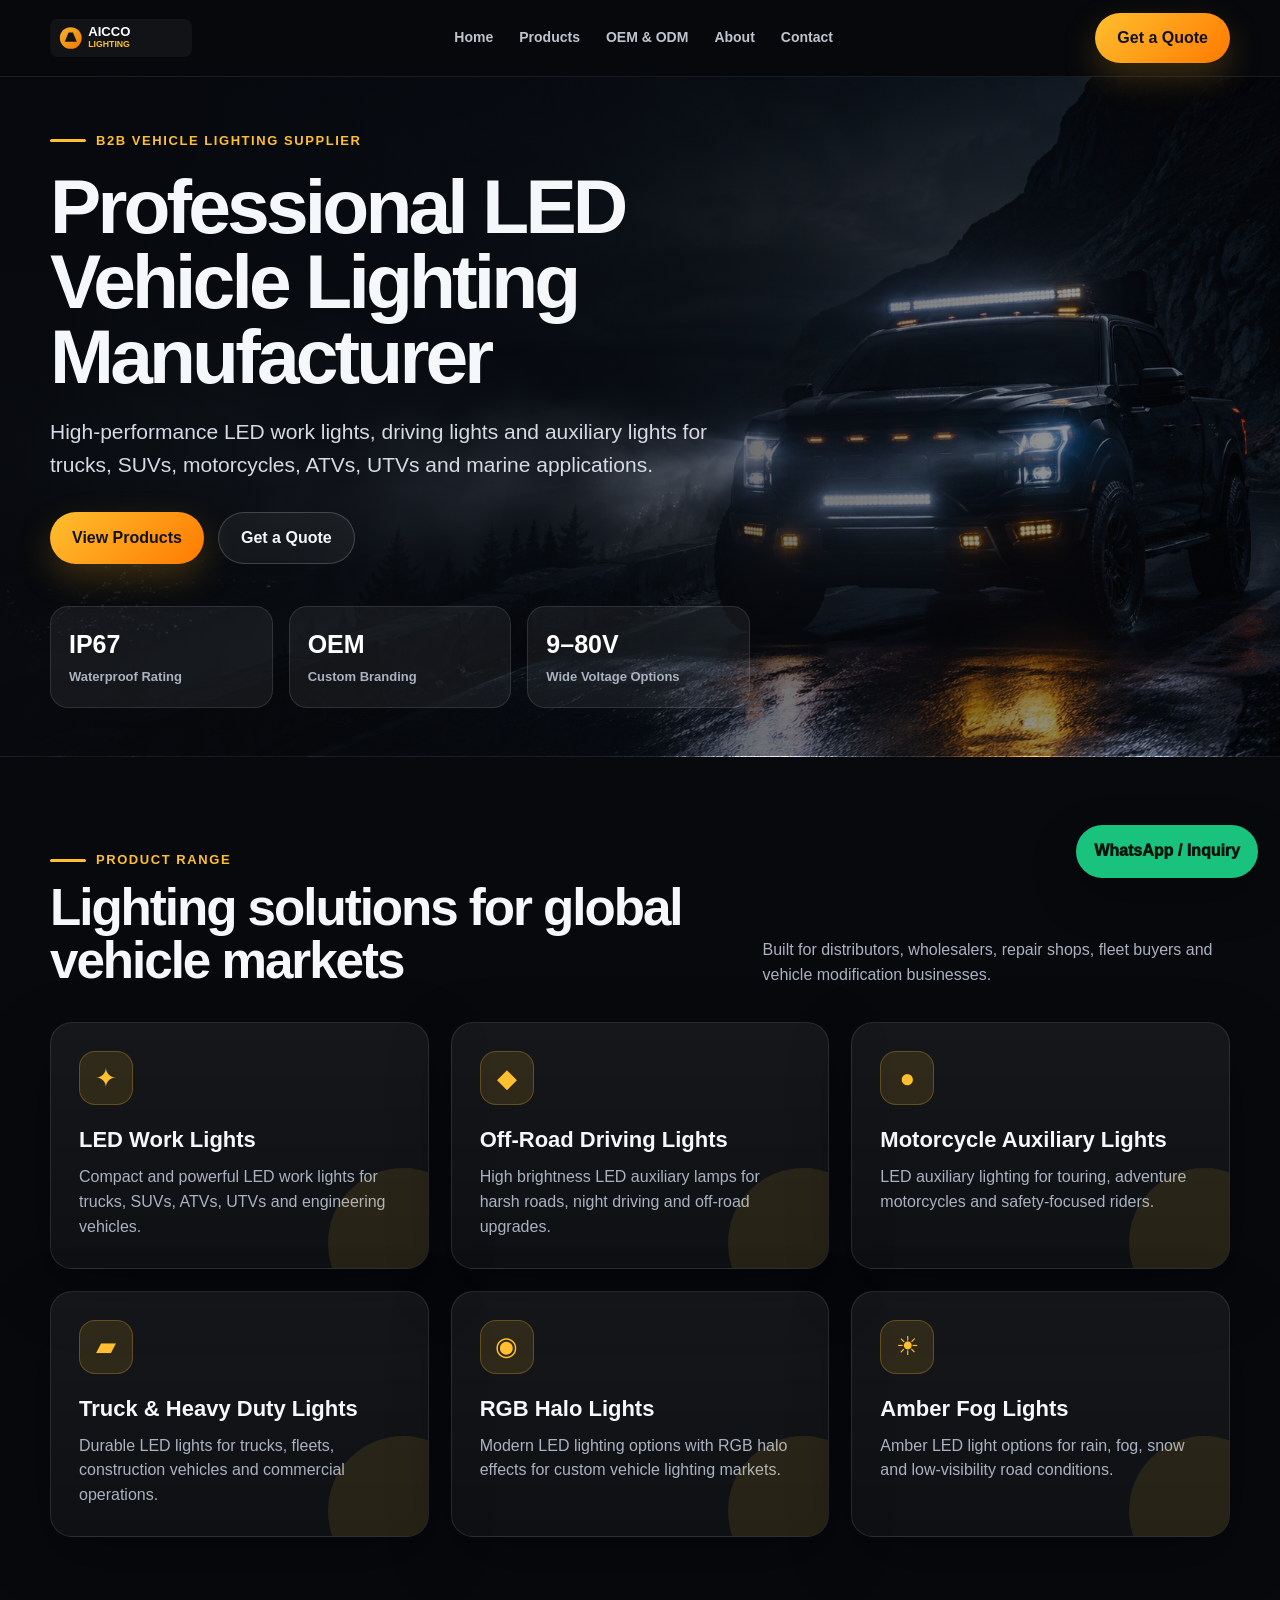
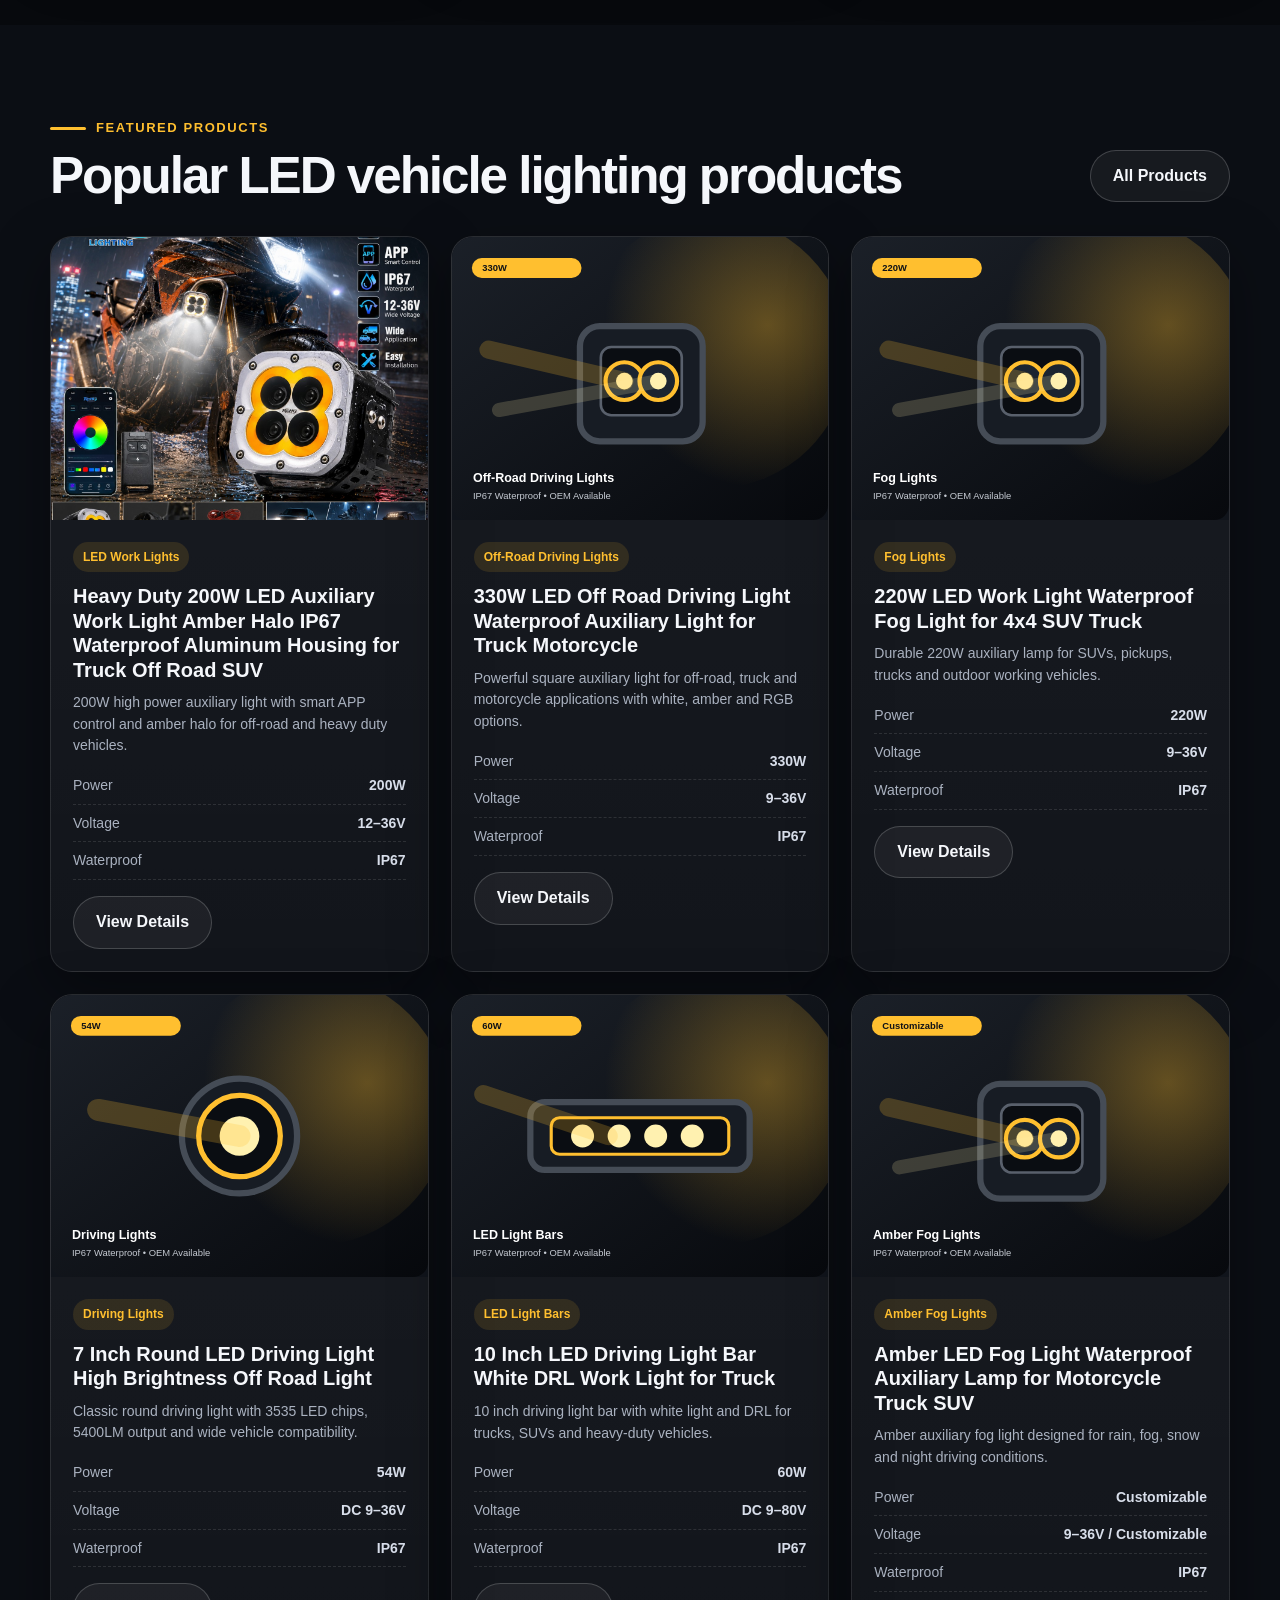
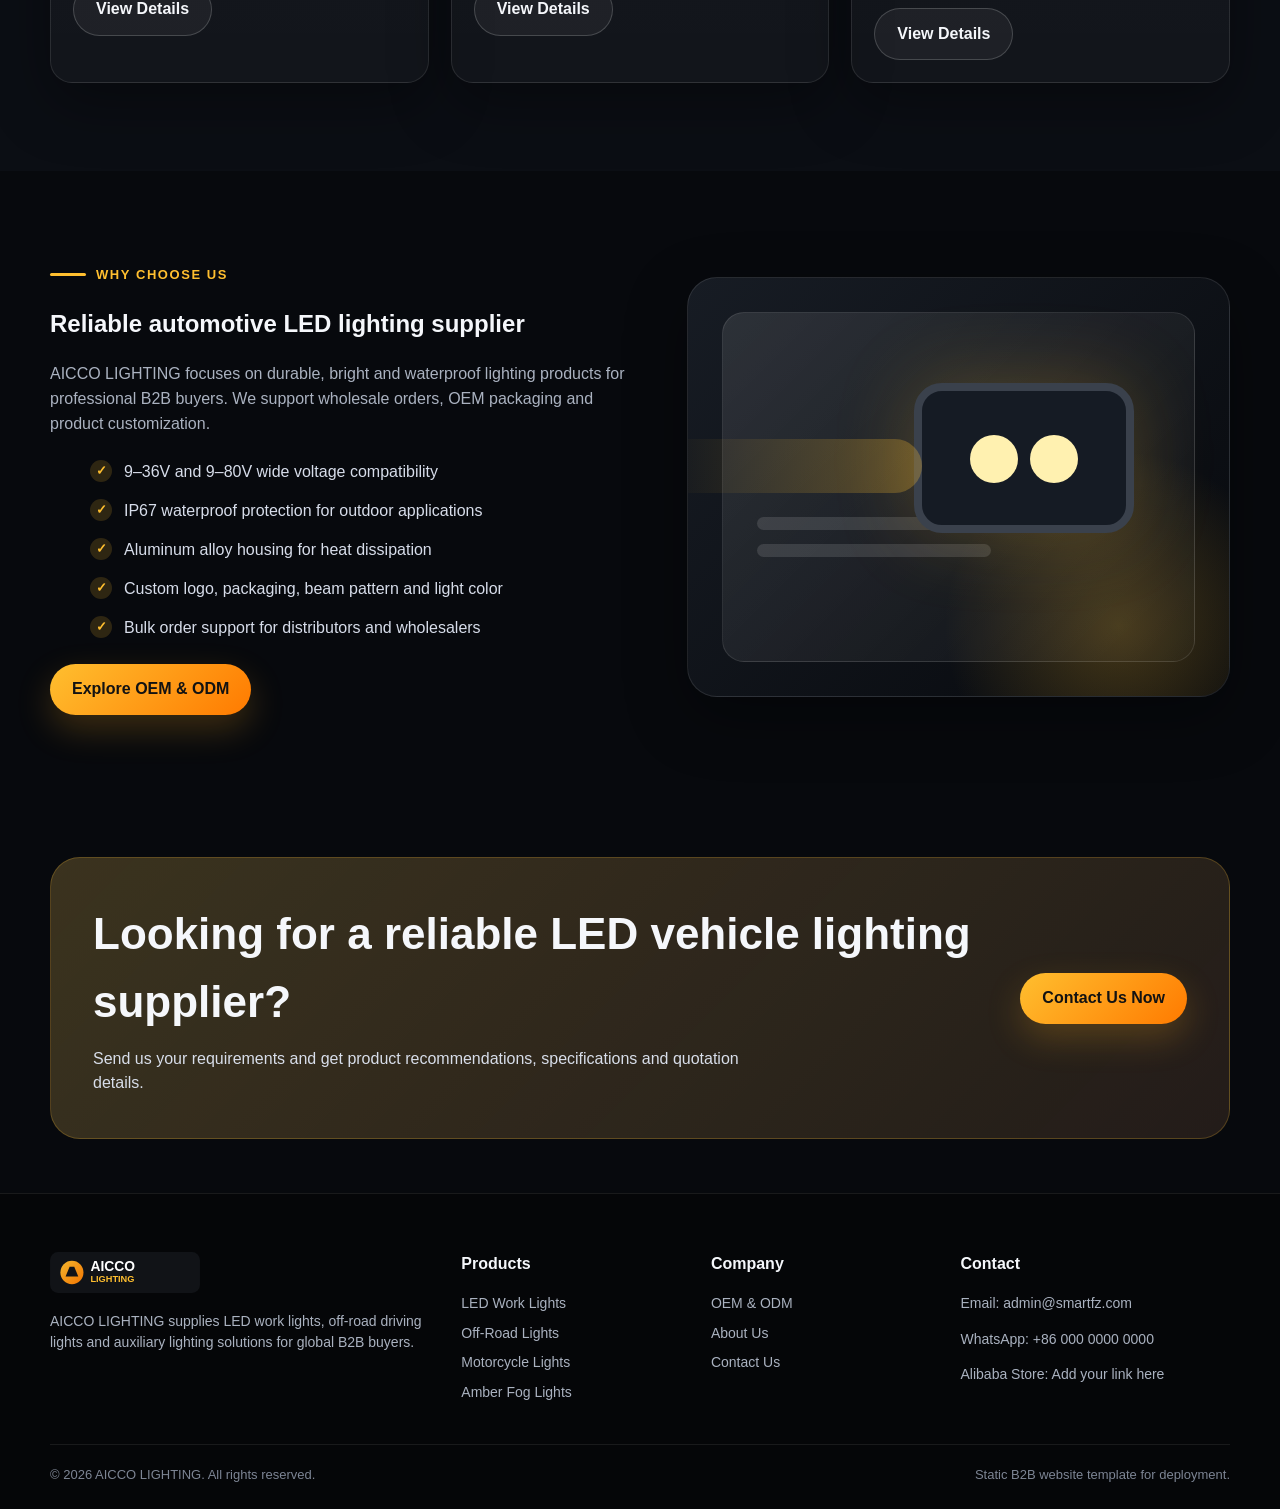
==== commit 3017ad93: "Config: Update official contact email to admin@smartfz.com for inquiry collection" ====
--- a/index.html
+++ b/index.html
@@ -96,7 +96,7 @@
       </div>
       <div><h4>Products</h4><a href="products.html">LED Work Lights</a><a href="products.html">Off-Road Lights</a><a href="products.html">Motorcycle Lights</a><a href="products.html">Amber Fog Lights</a></div>
       <div><h4>Company</h4><a href="oem.html">OEM & ODM</a><a href="about.html">About Us</a><a href="contact.html">Contact Us</a></div>
-      <div><h4>Contact</h4><p>Email: sales@example.com</p><p>WhatsApp: +86 000 0000 0000</p><p>Alibaba Store: Add your link here</p></div>
+       <div><h4>Contact</h4><p>Email: admin@smartfz.com</p><p>WhatsApp: +86 000 0000 0000</p><p>Alibaba Store: Add your link here</p></div>
     </div>
     <div class="footer-bottom"><span>© <span id="year"></span> AICCO LIGHTING. All rights reserved.</span><span>Static B2B website template for deployment.</span></div>
   </div>
